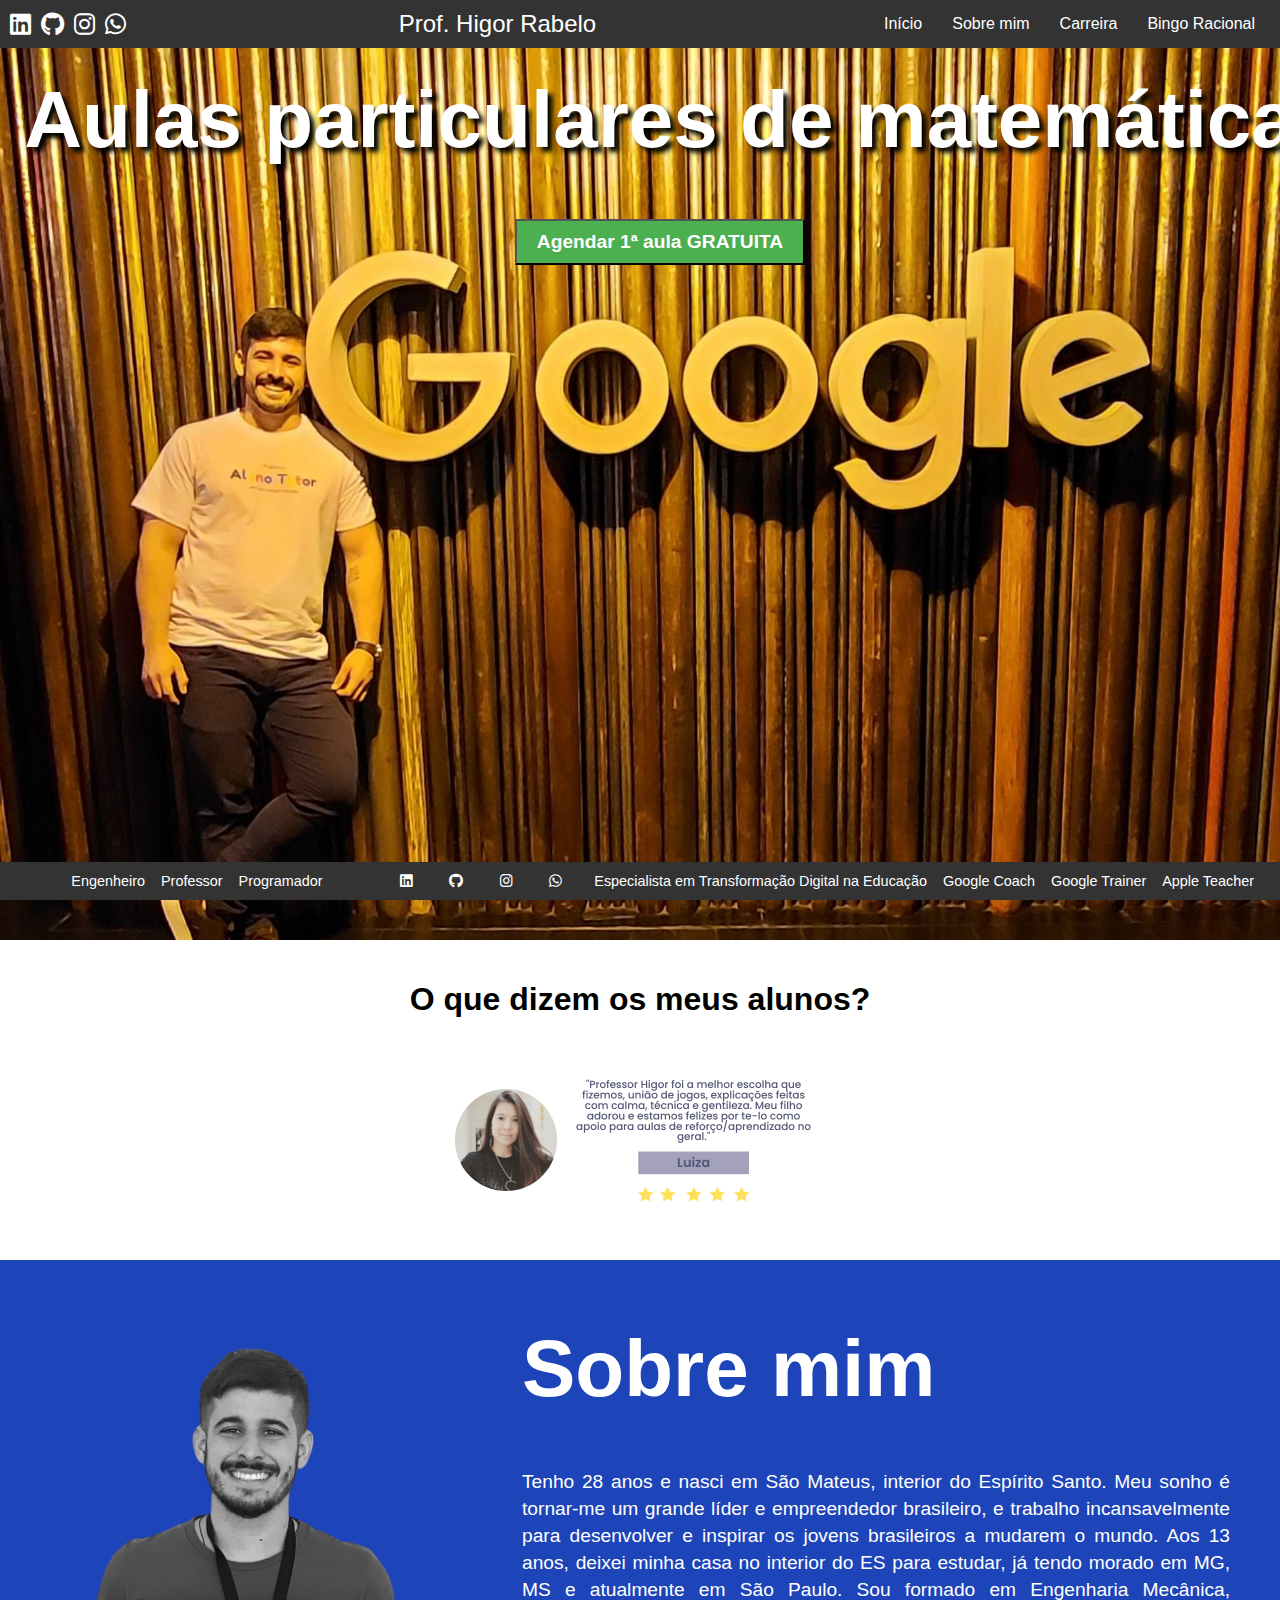
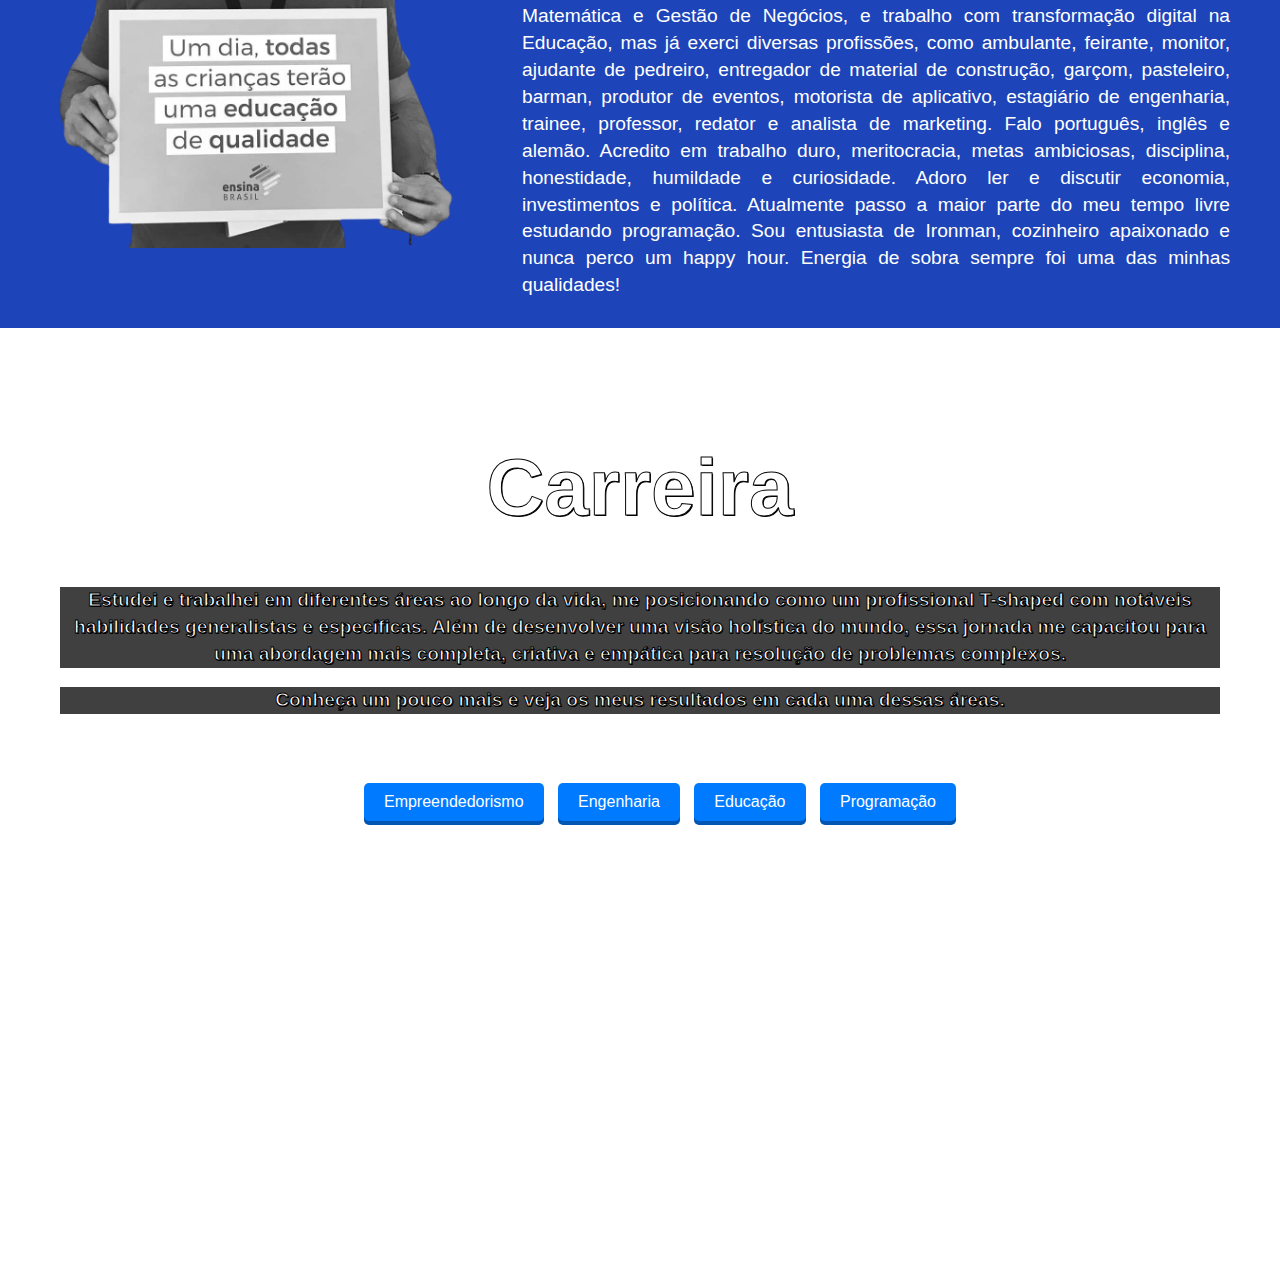
==== index.html @ 0537062d "transição da página carreira e sobre mim para página index concluídas" ====
<!DOCTYPE html>
<html lang="pt-br">
<head>
  <meta charset="UTF-8">
  <meta name="viewport" content="width=device-width, initial-scale=1.0">
  <meta property="og:title" content="Higor Rabelo - Engenheiro e Professor">
  <meta property="og:description" content="Aulas particulares de matemática e portfólio profissional">
  <meta property="og:image" content="/imagens/higor.jpg">
  <meta property="og:url" content="https://eng.rabelohigor.com.br/">
  <meta name="twitter:card" content="summary_large_image">
  <title>Higor Rabelo - Engenheiro e Professor</title>
  <link rel="stylesheet" href="https://cdnjs.cloudflare.com/ajax/libs/font-awesome/6.0.0/css/all.min.css">
  <link rel="icon" href="/imagens/favicon.ico" type="image/x-icon">
  <link rel="shortcut icon" href="/imagens/favicon.ico" type="image/x-icon">
  <link rel="stylesheet" href="/styles.css">
</head>
<body>

  <header>
    <div class="logo">
      <!-- Adicione os ícones/link para suas redes sociais aqui -->
      <a href="https://www.linkedin.com/in/higorrabelo/" target="_blank"><i class="fab fa-linkedin"></i></a>
      <a href="https://github.com/rabelohigor" target="_blank"><i class="fab fa-github"></i></a>
      <a href="https://www.instagram.com/rabelohigor/" target="_blank"><i class="fab fa-instagram"></i></a>
      <a href="https://wa.me/5527995902401?text=Ol%C3%A1%2C%20prof.%20Higor%20Rabelo%21" target="_blank" title="Enviar mensagem no WhatsApp"><i class="fab fa-whatsapp"></i></a>
    </div>
    <div class="nome">
      Prof. Higor Rabelo
    </div>
    <nav>
    <!--<a href="#portfolio">Portfólio</a>-->
    <a href="#Aulas particulares">Início</a>
    <a href="#Sobre mim">Sobre mim</a>
    <a href="#Carreira">Carreira</a>
    <a href="http://rationalbingo.rabelohigor.com.br/" target="_blank">Bingo Racional</a>
    </nav>
  </header>

  <section id="Aulas particulares" class="cta">
    <h1>Aulas particulares de matemática</h1>
    <button onclick="window.location.href='https://wa.me/5527995902401?text=Quero%20contratar%20aula%20particular%20de%20matem%C3%A1tica%20com%20o%20prof.%20Higor%20Rabelo!'">Agendar 1ª aula GRATUITA</button>
  </section>

  <section class="carousel">
    <div class="carousel-text">
      <h1>O que dizem os meus alunos?</h1>
    </div>
    <div class="carousel-slide">
      <img src="/imagens/referencias/luiza.png" alt="Avaliação da Luiza: Professor Higor foi a melhor escolha que fizemos, união de jogos, explicações feitas com calma, técnica e gentileza. Meu filho adorou e estamos felizes por te-lo como apoio para aulas de reforço/aprendizado no geral.">
      <img src="/imagens/referencias/sergio.png" alt="Avaliação do Sergio: Um excelente professor, muito focado, super atencioso, extremamente didático e interativo, muito criativo, tenta lhe ensinar de várias maneiras e se preocupa demais com o desenvolvimento e o nivel de aprendizado na aula e com o aluno, seu método de ensino me ajuda demais a querer aprender. Aula nota 1000!">
      <img src="/imagens/referencias/daniele.png" alt="Avaliação da Daniele: Prof excelente, extremamente atencioso, inteligente e divertido! Obrigada pela atenção!">
      <img src="/imagens/referencias/gustavo.png" alt="Avalição do Gustavo: Ótimo professor! Didática direta, clara e excepcional.">
      <img src="/imagens/referencias/gabriela.png" alt="Avaliação da Gabriela: Didática muito boa, explica na velocidade do aluno e tem paciência.">
    </div>
  
    <script>
      document.addEventListener("DOMContentLoaded", function () {
        const images = document.querySelectorAll(".carousel-slide img");
        let counter = 0;
    
        // Esconde todas as imagens exceto a primeira
        images.forEach((img, index) => {
          if (index !== 0) img.style.display = "none";
        });
    
        function changeImage() {
          images[counter].style.display = "none"; // Esconde a imagem atual
          counter = (counter + 1) % images.length; // Move para a próxima imagem
          images[counter].style.display = "block"; // Exibe a próxima imagem
        }
    
        setInterval(changeImage, 10000); // Muda a imagem a cada 10000 milissegundos (10 segundos)
      });
    </script>

  </section>

  <section id="Sobre mim">
    <div class="sobre-mim-container">
      <div class="sobre-imagem">
        <img src="imagens/sobre-mim.png" alt="Higor Rabelo segurando uma placa com a mensagem "Um dia, todas as crianças terão uma educação de qualidade.">
      </div>
      <div class="sobre-texto">
        <h1>Sobre mim</h1>
        <p>Tenho 28 anos e nasci em São Mateus, interior do Espírito Santo. Meu sonho é tornar-me um grande líder e empreendedor brasileiro, e trabalho incansavelmente para desenvolver e inspirar os jovens brasileiros a mudarem o mundo. Aos 13 anos, deixei minha casa no interior do ES para estudar, já tendo morado em MG, MS e atualmente em São Paulo. Sou formado em Engenharia Mecânica, Matemática e Gestão de Negócios, e trabalho com transformação digital na Educação, mas já exerci diversas profissões, como ambulante, feirante, monitor, ajudante de pedreiro, entregador de material de construção, garçom, pasteleiro, barman, produtor de eventos, motorista de aplicativo, estagiário de engenharia, trainee, professor, redator e analista de marketing.

          Falo português, inglês e alemão. Acredito em trabalho duro, meritocracia, metas ambiciosas, disciplina, honestidade, humildade e curiosidade. Adoro ler e discutir economia, investimentos e política. Atualmente passo a maior parte do meu tempo livre estudando programação. Sou entusiasta de Ironman, cozinheiro apaixonado e nunca perco um happy hour. Energia de sobra sempre foi uma das minhas qualidades!
          </p>
      </div>
    </div>
  </section>
  <section id="Carreira">
    <!-- Introdução -->
    <div class="carreira">
      <div class="carreira-text"> 
        <h1>Carreira</h1>
        <p>Estudei e trabalhei em diferentes áreas ao longo da vida, me posicionando como um profissional T-shaped com notáveis habilidades generalistas e específicas. Além de desenvolver uma visão holística do mundo, essa jornada me capacitou para uma abordagem mais completa, criativa e empática para resolução de problemas complexos.</p>
        <p>Conheça um pouco mais e veja os meus resultados em cada uma dessas áreas.</p>
      </div>
      <div>
        <!-- Botões -->
        <a href="#Carreira" class="botao">Empreendedorismo</a>
        <a href="#Carreira" class="botao">Engenharia</a>
        <a href="#Carreira" class="botao">Educação</a>
        <a href="#Carreira" class="botao">Programação</a>
      </div>
    </div>
    <!-- Adicione scripts adicionais para o seu carrossel aqui (se necessário) -->
  </section>

  <footer>
    <div class="footer-left">
      <span>Engenheiro</span>
      <span>Professor</span>
      <span>Programador</span>
  </div>
    <div class="footer-icons">
        <!-- Ícones Aqui -->
        <a href="https://www.linkedin.com/in/higorrabelo/" target="_blank"><i class="fab fa-linkedin"></i></a>
        <a href="https://github.com/rabelohigor" target="_blank"><i class="fab fa-github"></i></a>
        <a href="https://www.instagram.com/rabelohigor/" target="_blank"><i class="fab fa-instagram"></i></a>
        <a href="https://wa.me/5527995902401?text=Ol%C3%A1%2C%20prof.%20Higor%20Rabelo%21" target="_blank" title="Enviar mensagem no WhatsApp"><i class="fab fa-whatsapp"></i></a>
    </div>
    <div class="footer-right">
      <span>Especialista em Transformação Digital na Educação</span>
      <span>Google Coach</span>
      <span>Google Trainer</span>
      <span>Apple Teacher</span>
  </div>
</footer>

</body>
</html>
---- styles.css ----
body {
margin: 0;
font-family: Arial, sans-serif;
overflow-x: hidden;
padding-top: 60 px;
}

/* CABEÇALHO E RODAPÉ GERAL */
header, footer {
width: 100vw; /* Define a largura como a largura total da janela do navegador */
box-sizing: border-box; /* Inclui padding e border na largura total */
}

header {
background-color: #333;
padding: 10px;
display: flex;
justify-content: space-between;
align-items: center;
z-index: 1;
position: fixed;
top: 0;
left: 0;
right: 0;
}

.logo {
display: flex;
align-items: center;
z-index: 2;
}

.logo a i {
font-size: 24px;
color: white;
margin-right: 10px;
}

.logo a i.fab.fa-whatsapp {
font-size: 24px;
color: white;
margin-right: 10px;
}

.nome {
font-size: 24px;
color: white;
margin-right: 10px;
}

nav {
display: flex;
z-index: 2;
}

nav a {
color: #ffffff;
text-decoration: none;
margin: 0 15px;
}

footer {
    background-color: #333;
    padding: 10px;
    text-align: center;
    position: fixed;
    bottom: 0;
    z-index: 2;
    display: flex;
    justify-content: space-between;
    align-items: center;
    color: #ffffff;
    }
    
    footer a {
    color: white;
    margin: 0 8px;
    text-decoration: none;
    }
    
    .footer-left, .footer-right {
    font-size: 0.9em;
    display: flex;
    justify-content: center;
    flex: 1;
    padding: 0 8px;
    }
    
    .footer-left span, .footer-right span {
    margin: 0 8px;
    white-space: nowrap;
    }
    
    .footer-icons a i {
    font-size: 0.9em; /* Tamanho dos ícones */
    color: white;
    margin: 0 8px;
    flex-shrink: 0;
    }
/* ------------------------------------- */

/* PÁGINA INICIAL */
.cta {
    text-align: center;
    padding: 20px;
    color: #ffffff;
    z-index: 2;
    background: url('/imagens/higor.jpg') no-repeat center center fixed;
    background-size: cover;
    height: 100vh;
    margin: 0; /* Remove margens adicionais */
    width: 100%; /* Garante que ocupa toda a largura */
    }
    
    /* Media queries para responsividade */
    @media (max-width: 768px) {
    .cta h1 {
    font-size: 3em; /* Tamanho menor para telas pequenas */
    }
    .cta button {
    font-size: 1em; /* Tamanho menor para botão */
    }
    /* Outros estilos para dispositivos menores */
    }
    
    @media (max-width: 480px) {
    /* Estilos específicos para dispositivos muito pequenos, como celulares */
    }
    
    .cta h1 {
    font-size: 5.0em;
    font-weight: bold;
    text-shadow: 5px 5px 5px black;
    }
    
    .cta button {
    padding: 10px 20px;
    font-size: 1.2em;
    background-color: #4CAF50;
    color: white;
    border: 2 px solid #0000;
    cursor: pointer;
    font-weight: bold;
    }
    
    .carousel {
    margin: 20px;
    text-align: center;
    overflow: hidden;
    }
    
    .carousel img {
    max-width: 100%;
    max-height: 300px;
    margin-right: 10px;
    }
    
    .carousel-slide {
    display: flex;
    justify-content: center;
    align-items: center;
    }

    .carousel-text {
        color: #000000; /* Cor do texto */
        margin: 20px auto;
        text-align: center;
        font-weight: bold;
    }
/* --------------------------------------- */


/* SEÇÃO SOBRE MIM */

.sobre-mim-container {
    width: 100%;
    display: flex;
    justify-content: center;
    align-items: center;
    background-color: #1d44b8;
    color: #ffffff;
    padding: 20 px;
    background-size: cover;
    margin-left: 0;
  }
  
  .sobre-imagem {
    flex: 0 1 40%;  /* Cada um ocupa metade do espaço */
  }

  .sobre-texto {
    flex: 1;
    max-width: 600 px;
    padding: 10px 30px 10px 10px;
    margin: 0 20px 0 0;
  }
  
  .sobre-imagem img {
    max-width: 100%;  /* Faz a imagem se ajustar à sua div */
    height: auto;  /* Mantém a proporção da imagem */
  }

  .sobre-texto h1 {
    font-size: 5em;
  }

  .sobre-texto p {
    font-size: 1.2em; /* Tamanho confortável para a leitura */
    line-height: 1.4; /* Espaçamento entre linhas */
    text-align: justify;
  }
  
  @media (max-width: 768px) {
    .sobre-mim-container {
      flex-direction: column;
    }
  }
  
/* --------------------------------------- */

/* SEÇÃO CARREIRA */ 

.carreira {
    background: url('imagens/carreira/visao-holistica.jpg') no-repeat center center fixed;
    background-size: cover;
    height: 100vh;
    margin: 0; /* Remove margens adicionais */
    width: 100%; /* Garante que ocupa toda a largura */
    text-align: center;
    padding: 20px;
}

.carreira-text {
    color: #ffffff; /* Cor do texto */
    padding: 20px 40px 20px 20px;
    margin: 20px 40px 20px 20px;
    text-align: center;
    font-weight: bold;
    text-shadow: 1px 1px 0px black;
}

.carreira-text h1, .carreira-text p {
    -webkit-text-stroke: 1px black; /* Contorno preto fino para o texto */
}

.carreira-text h1 {
    font-size: 5em; /* Tamanho grande para o título */
}

.carreira-text p {
    font-size: 1.2em; /* Tamanho confortável para a leitura */
    line-height: 1.4; /* Espaçamento entre linhas */
    background-color: rgba(0, 0, 0, 0.75); /* Preto com 50% de transparência */
}


.botao {
    display: inline-block;
    padding: 10px 20px;
    margin: 10px 5px; /* Espaçamento entre os botões */
    background-color: #007bff; /* Cor de fundo */
    color: white; /* Cor do texto */
    text-decoration: none; /* Remove o sublinhado */
    border-radius: 5px; /* Bordas arredondadas */
    box-shadow: 0 4px #0056b3; /* Sombra para efeito 3D */
    transition: all 0.3s ease; /* Transição suave para o hover */
}
  
  .botao:hover {
    background-color: #0056b3; /* Cor de fundo ao passar o mouse */
    box-shadow: 0 2px #003366; /* Sombra ao passar o mouse */
    transform: translateY(2px); /* Efeito de pressionamento */
}

/* ------------------------------------------------- */
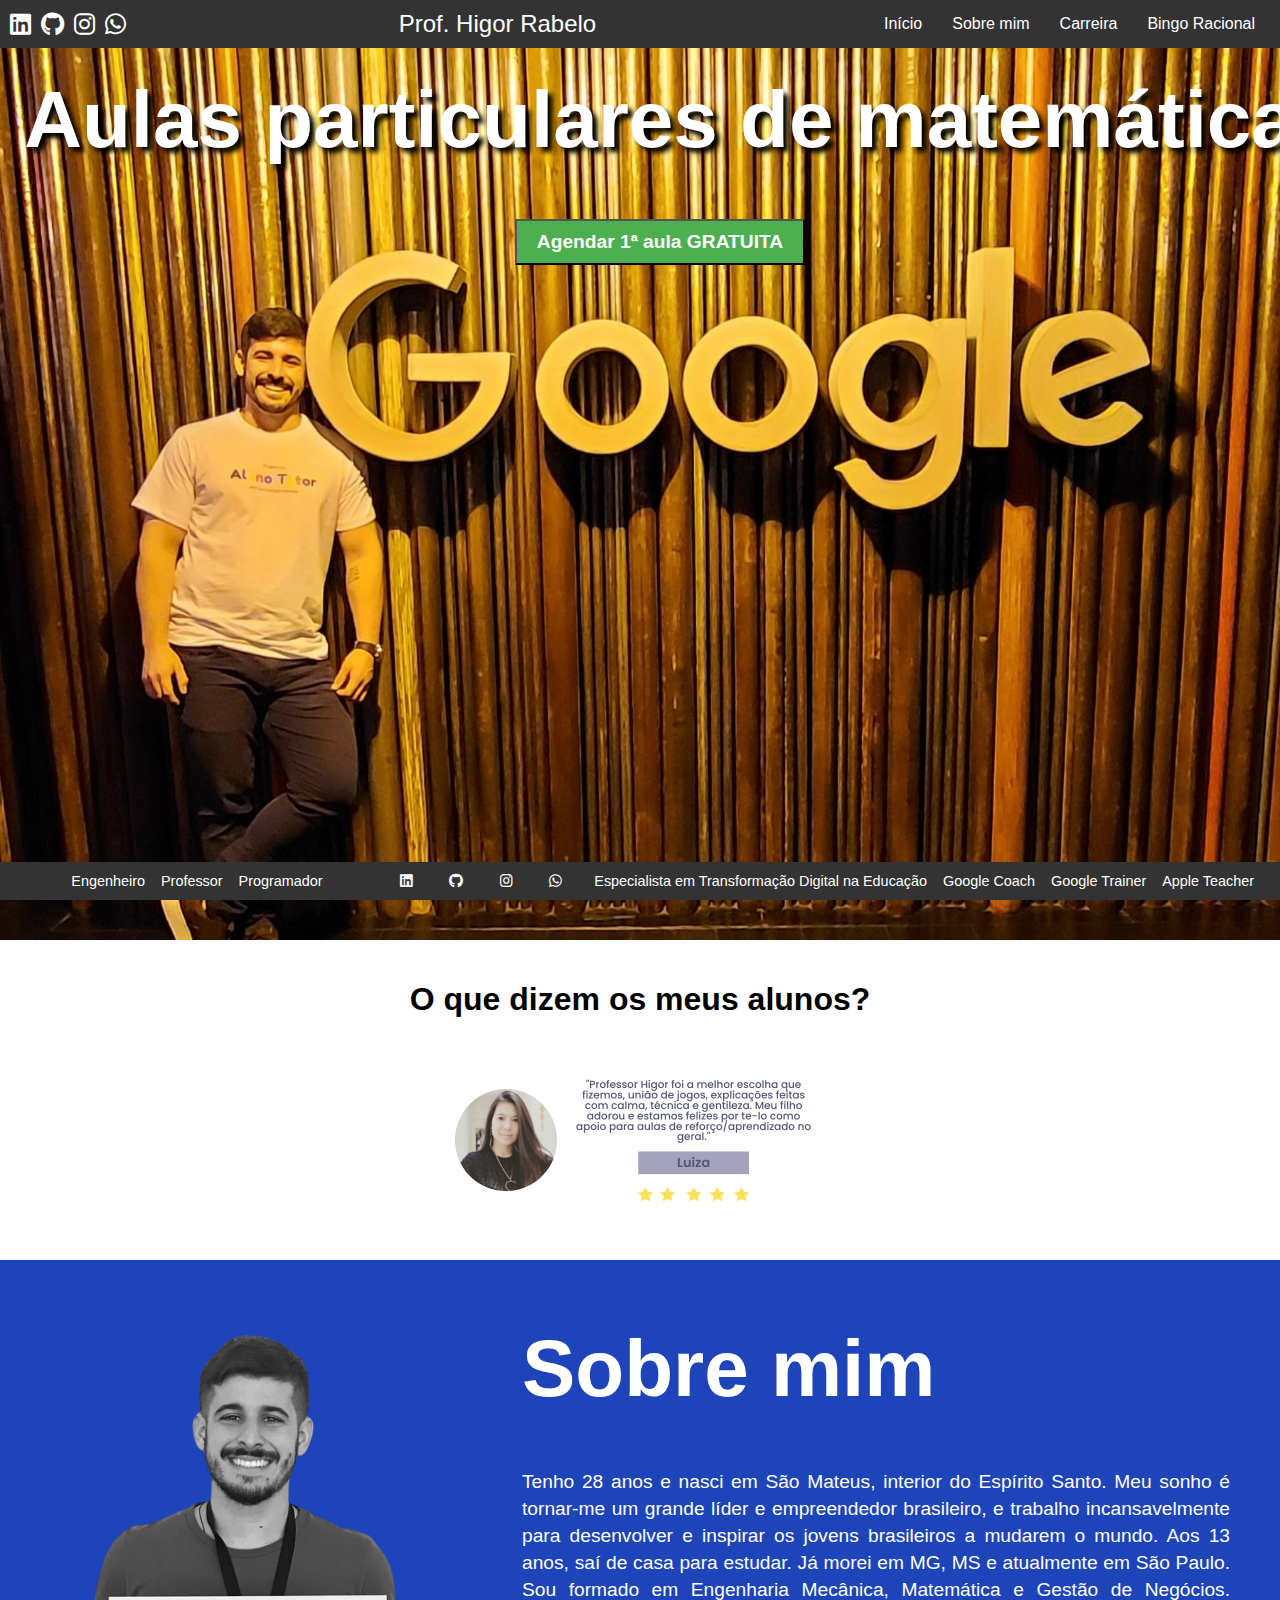
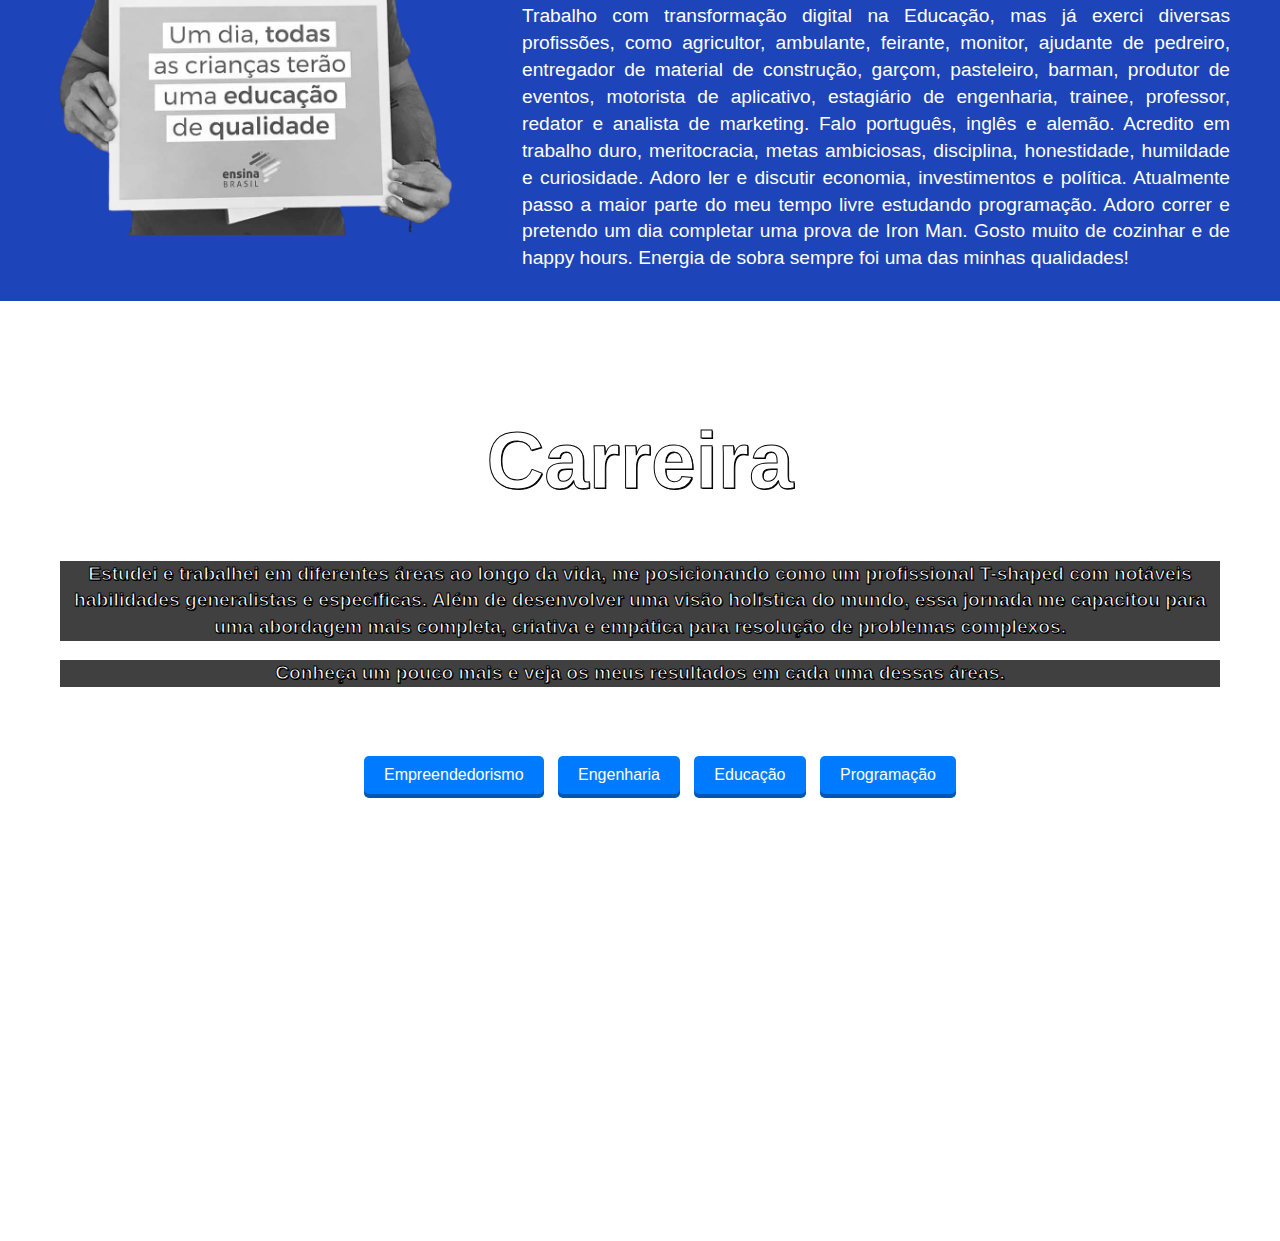
==== commit e9ec2520: "Alterações na bio" ====
--- a/index.html
+++ b/index.html
@@ -82,9 +82,9 @@
       </div>
       <div class="sobre-texto">
         <h1>Sobre mim</h1>
-        <p>Tenho 28 anos e nasci em São Mateus, interior do Espírito Santo. Meu sonho é tornar-me um grande líder e empreendedor brasileiro, e trabalho incansavelmente para desenvolver e inspirar os jovens brasileiros a mudarem o mundo. Aos 13 anos, deixei minha casa no interior do ES para estudar, já tendo morado em MG, MS e atualmente em São Paulo. Sou formado em Engenharia Mecânica, Matemática e Gestão de Negócios, e trabalho com transformação digital na Educação, mas já exerci diversas profissões, como ambulante, feirante, monitor, ajudante de pedreiro, entregador de material de construção, garçom, pasteleiro, barman, produtor de eventos, motorista de aplicativo, estagiário de engenharia, trainee, professor, redator e analista de marketing.
+        <p>Tenho 28 anos e nasci em São Mateus, interior do Espírito Santo. Meu sonho é tornar-me um grande líder e empreendedor brasileiro, e trabalho incansavelmente para desenvolver e inspirar os jovens brasileiros a mudarem o mundo. Aos 13 anos, saí de casa para estudar. Já morei em MG, MS e atualmente em São Paulo. Sou formado em Engenharia Mecânica, Matemática e Gestão de Negócios. Trabalho com transformação digital na Educação, mas já exerci diversas profissões, como agricultor, ambulante, feirante, monitor, ajudante de pedreiro, entregador de material de construção, garçom, pasteleiro, barman, produtor de eventos, motorista de aplicativo, estagiário de engenharia, trainee, professor, redator e analista de marketing.
 
-          Falo português, inglês e alemão. Acredito em trabalho duro, meritocracia, metas ambiciosas, disciplina, honestidade, humildade e curiosidade. Adoro ler e discutir economia, investimentos e política. Atualmente passo a maior parte do meu tempo livre estudando programação. Sou entusiasta de Ironman, cozinheiro apaixonado e nunca perco um happy hour. Energia de sobra sempre foi uma das minhas qualidades!
+          Falo português, inglês e alemão. Acredito em trabalho duro, meritocracia, metas ambiciosas, disciplina, honestidade, humildade e curiosidade. Adoro ler e discutir economia, investimentos e política. Atualmente passo a maior parte do meu tempo livre estudando programação. Adoro correr e pretendo um dia completar uma prova de Iron Man. Gosto muito de cozinhar e de happy hours. Energia de sobra sempre foi uma das minhas qualidades!
           </p>
       </div>
     </div>
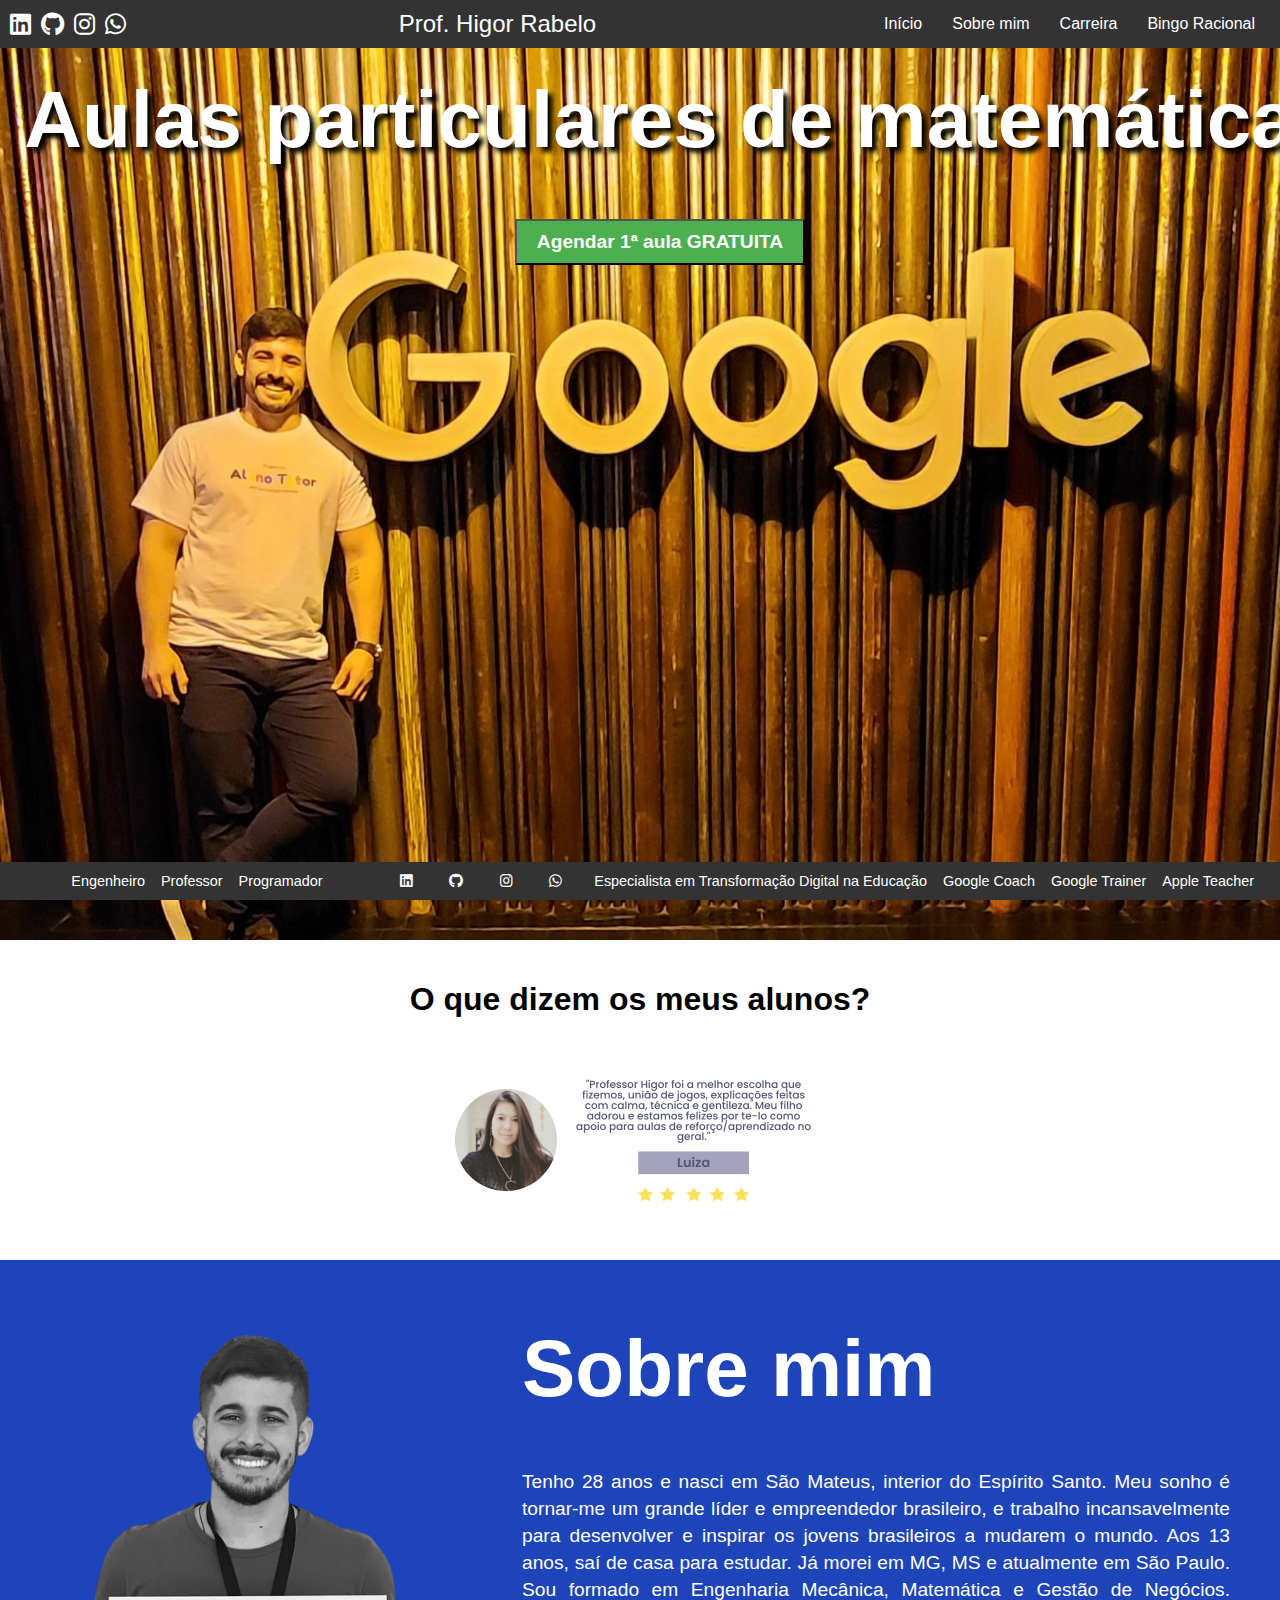
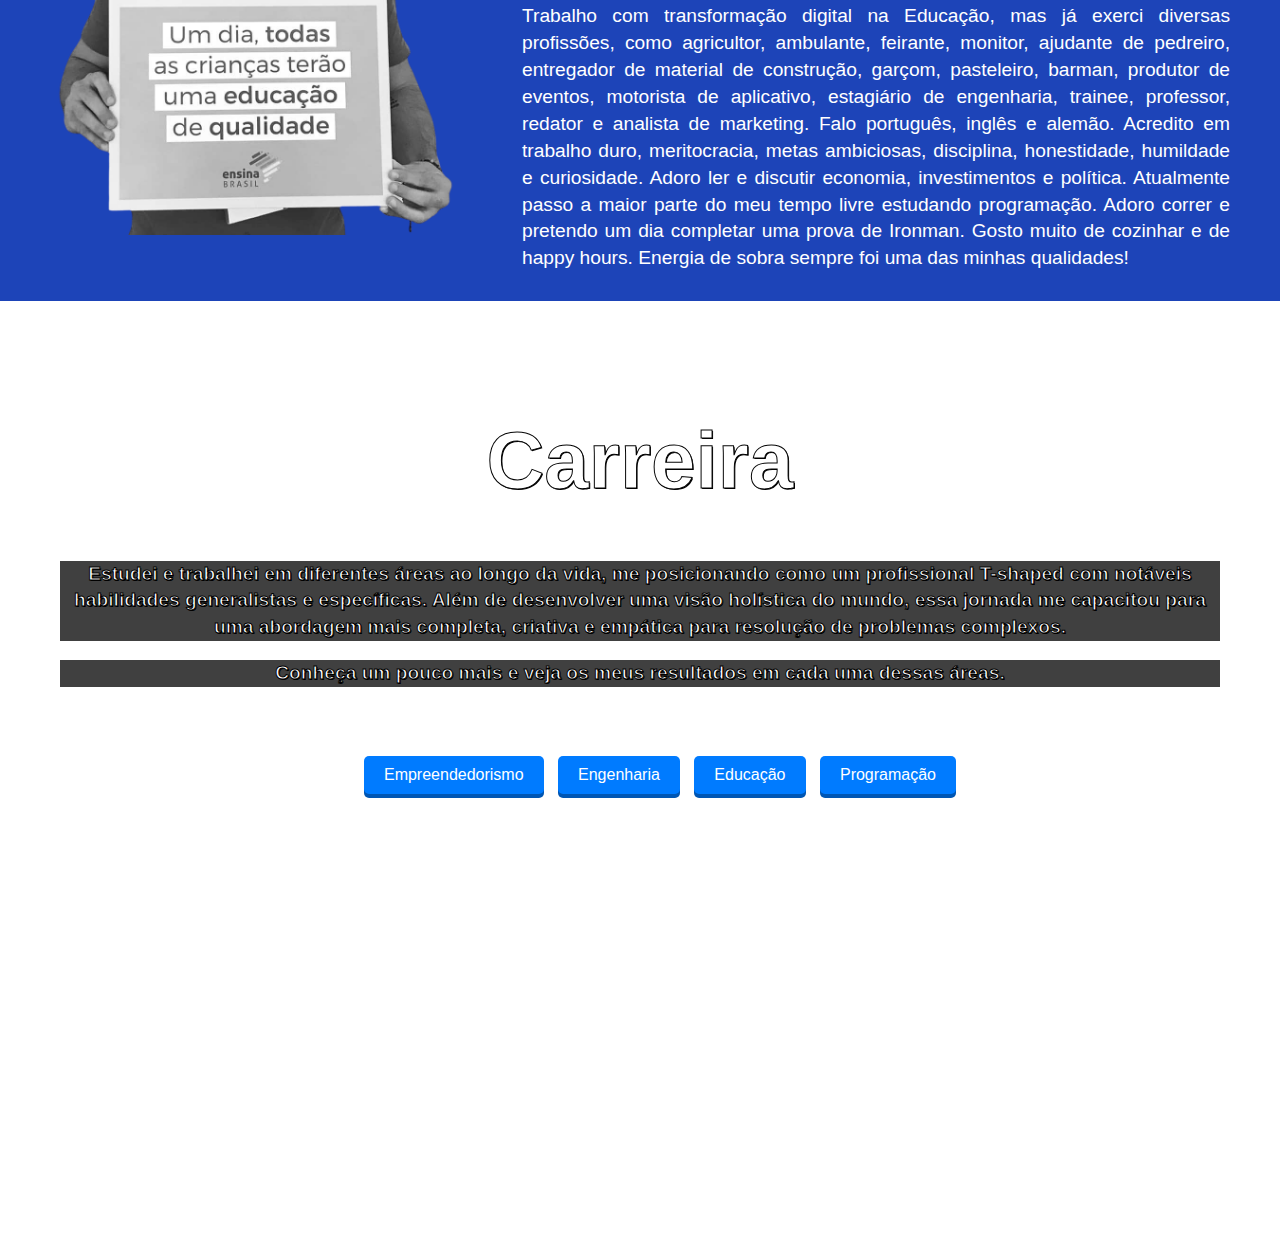
==== commit 8293851b: "alterações na bio" ====
--- a/index.html
+++ b/index.html
@@ -84,7 +84,7 @@
         <h1>Sobre mim</h1>
         <p>Tenho 28 anos e nasci em São Mateus, interior do Espírito Santo. Meu sonho é tornar-me um grande líder e empreendedor brasileiro, e trabalho incansavelmente para desenvolver e inspirar os jovens brasileiros a mudarem o mundo. Aos 13 anos, saí de casa para estudar. Já morei em MG, MS e atualmente em São Paulo. Sou formado em Engenharia Mecânica, Matemática e Gestão de Negócios. Trabalho com transformação digital na Educação, mas já exerci diversas profissões, como agricultor, ambulante, feirante, monitor, ajudante de pedreiro, entregador de material de construção, garçom, pasteleiro, barman, produtor de eventos, motorista de aplicativo, estagiário de engenharia, trainee, professor, redator e analista de marketing.
 
-          Falo português, inglês e alemão. Acredito em trabalho duro, meritocracia, metas ambiciosas, disciplina, honestidade, humildade e curiosidade. Adoro ler e discutir economia, investimentos e política. Atualmente passo a maior parte do meu tempo livre estudando programação. Adoro correr e pretendo um dia completar uma prova de Iron Man. Gosto muito de cozinhar e de happy hours. Energia de sobra sempre foi uma das minhas qualidades!
+          Falo português, inglês e alemão. Acredito em trabalho duro, meritocracia, metas ambiciosas, disciplina, honestidade, humildade e curiosidade. Adoro ler e discutir economia, investimentos e política. Atualmente passo a maior parte do meu tempo livre estudando programação. Adoro correr e pretendo um dia completar uma prova de Ironman. Gosto muito de cozinhar e de happy hours. Energia de sobra sempre foi uma das minhas qualidades!
           </p>
       </div>
     </div>
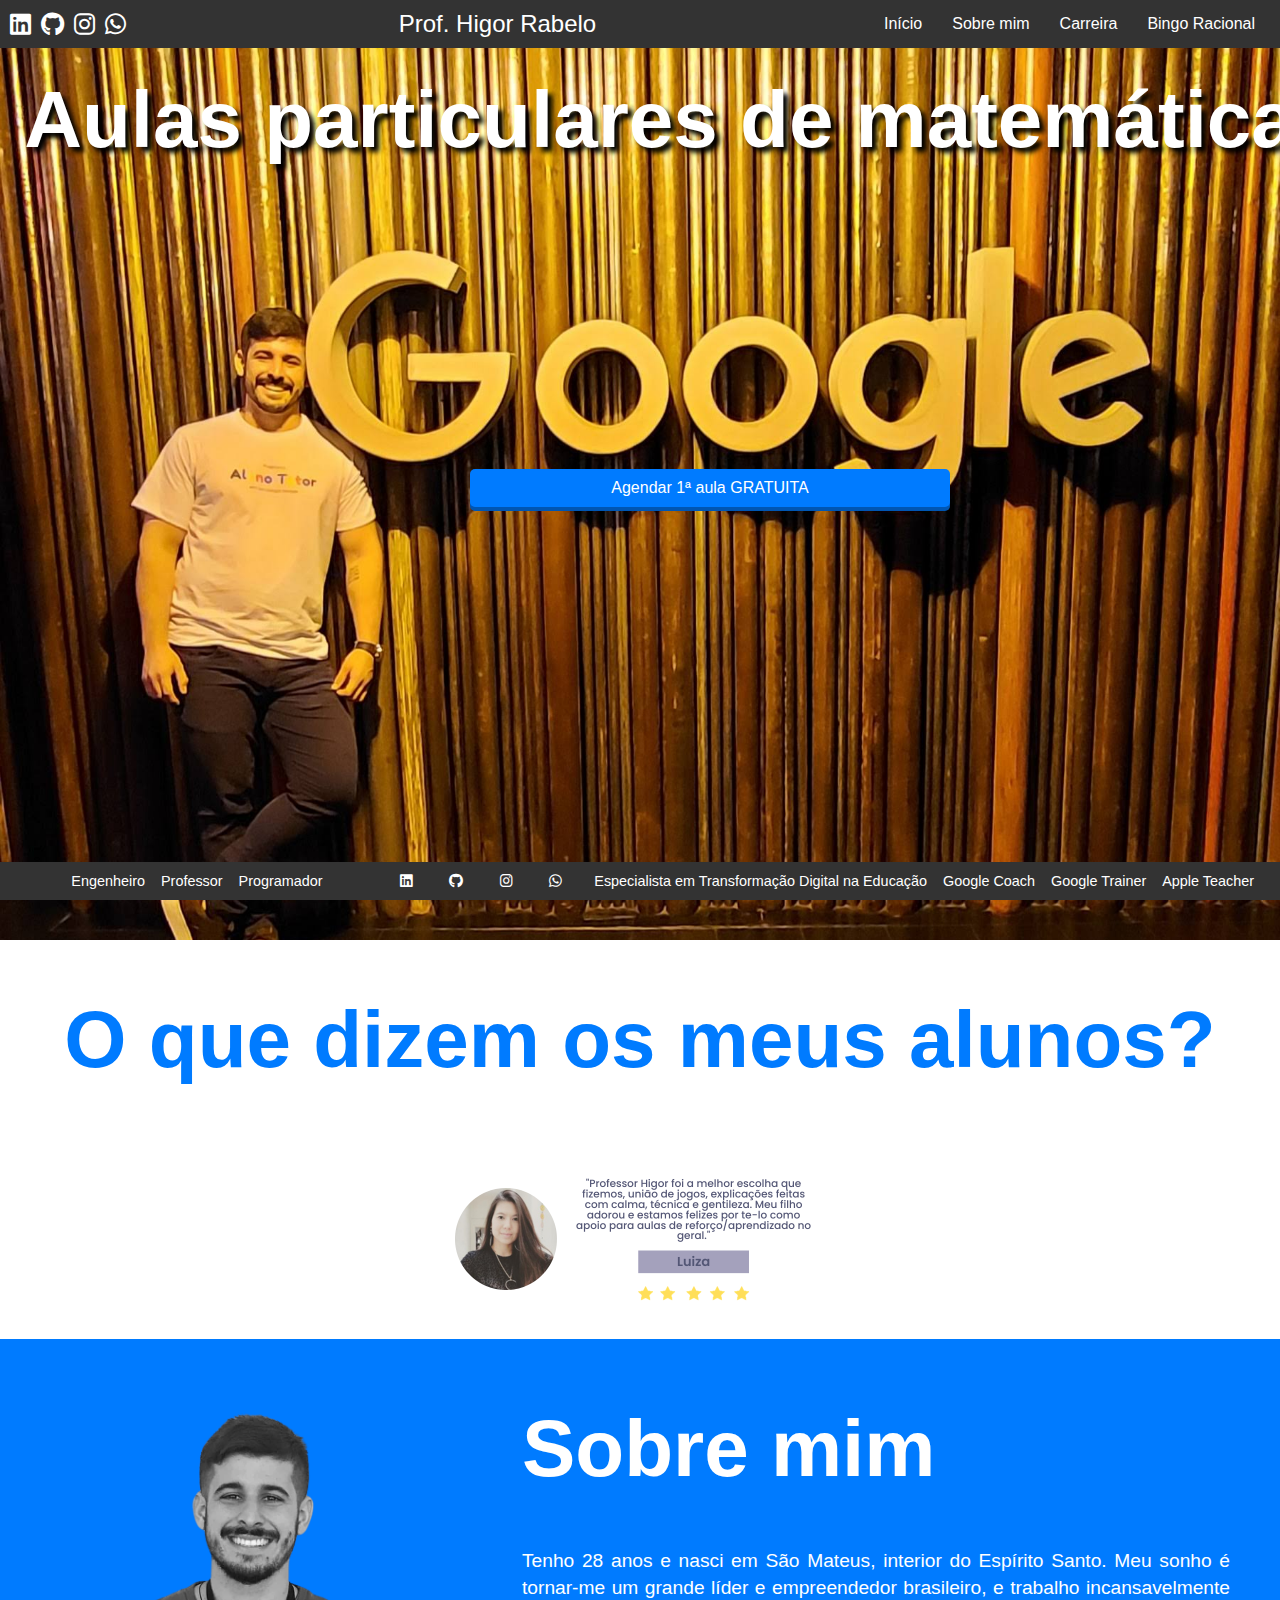
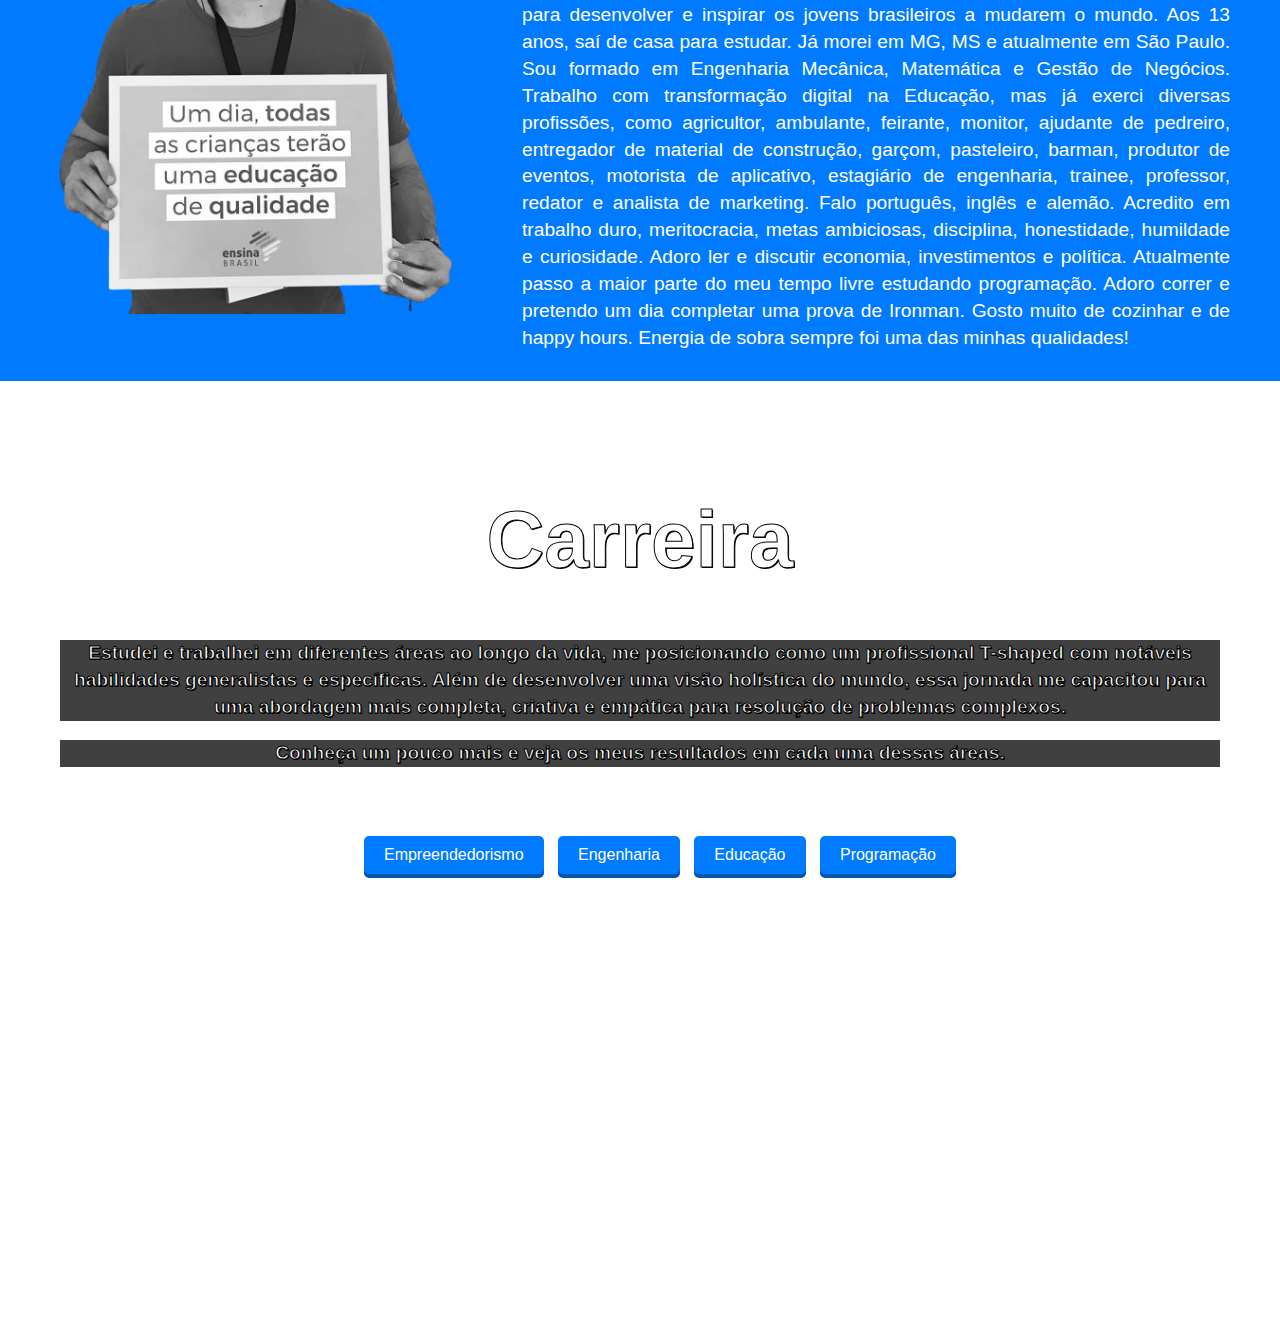
==== commit d8d5eb49: "ajustes de cores do site" ====
--- a/index.html
+++ b/index.html
@@ -38,7 +38,7 @@
 
   <section id="Aulas particulares" class="cta">
     <h1>Aulas particulares de matemática</h1>
-    <button onclick="window.location.href='https://wa.me/5527995902401?text=Quero%20contratar%20aula%20particular%20de%20matem%C3%A1tica%20com%20o%20prof.%20Higor%20Rabelo!'">Agendar 1ª aula GRATUITA</button>
+    <a onclick="window.location.href='https://wa.me/5527995902401?text=Quero%20contratar%20aula%20particular%20de%20matem%C3%A1tica%20com%20o%20prof.%20Higor%20Rabelo!'" class="botao-cta">Agendar 1ª aula GRATUITA</a>
   </section>
 
   <section class="carousel">
--- a/styles.css
+++ b/styles.css
@@ -143,9 +143,28 @@
     cursor: pointer;
     font-weight: bold;
     }
+
+    .botao-cta {
+      display: inline-block;
+      padding: 10px 20px;
+      width: 440px;
+      margin-top: 250px;
+      margin-left: 100px;
+      background-color: #007bff; /* Cor de fundo */
+      color: white; /* Cor do texto */
+      text-decoration: none; /* Remove o sublinhado */
+      border-radius: 5px; /* Bordas arredondadas */
+      box-shadow: 0 4px #0056b3; /* Sombra para efeito 3D */
+      transition: all 0.3s ease; /* Transição suave para o hover */
+  }
+    
+    .botao-cta:hover {
+      background-color: #0056b3; /* Cor de fundo ao passar o mouse */
+      box-shadow: 0 2px #003366; /* Sombra ao passar o mouse */
+      transform: translateY(2px); /* Efeito de pressionamento */
+  }
     
     .carousel {
-    margin: 20px;
     text-align: center;
     overflow: hidden;
     }
@@ -163,10 +182,10 @@
     }
 
     .carousel-text {
-        color: #000000; /* Cor do texto */
-        margin: 20px auto;
+        color: #007bff; /* Cor do texto */
         text-align: center;
         font-weight: bold;
+        font-size: 2.5em;
     }
 /* --------------------------------------- */
 
@@ -178,7 +197,7 @@
     display: flex;
     justify-content: center;
     align-items: center;
-    background-color: #1d44b8;
+    background-color: #007bff;
     color: #ffffff;
     padding: 20 px;
     background-size: cover;
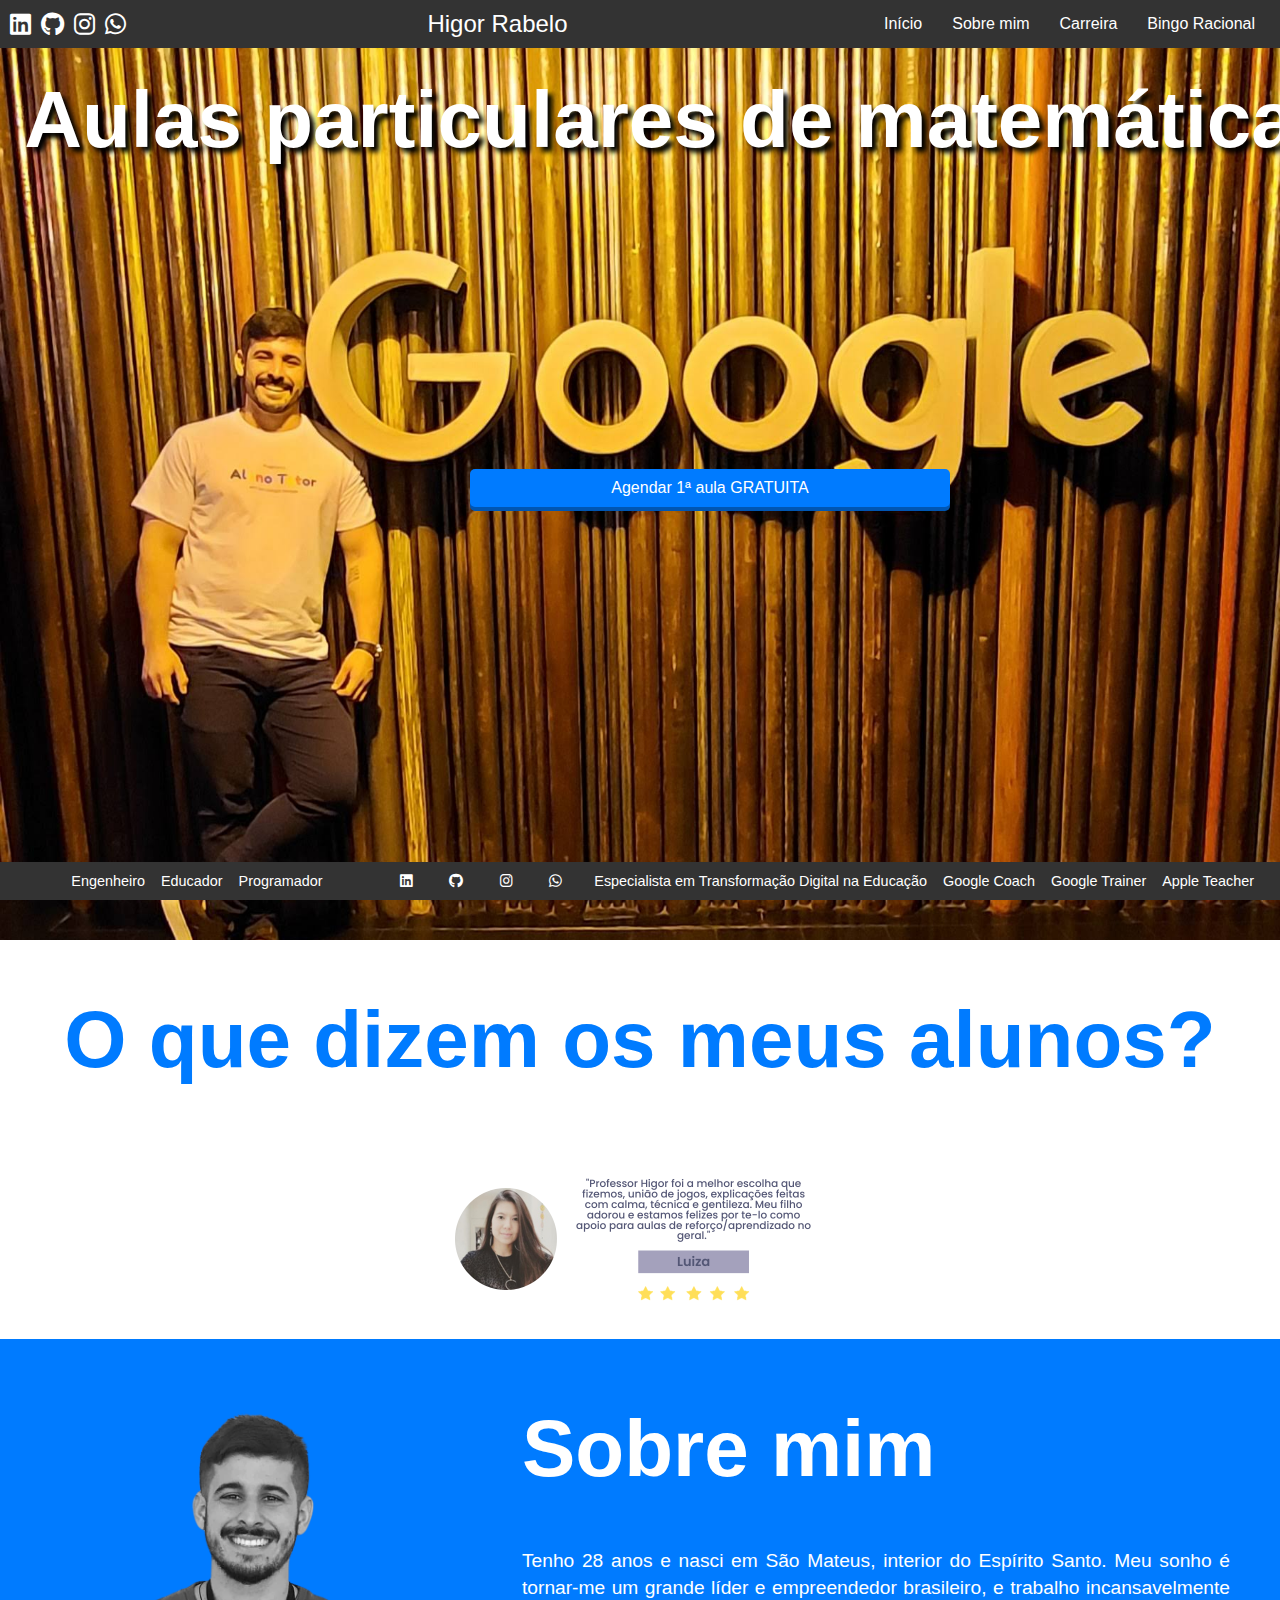
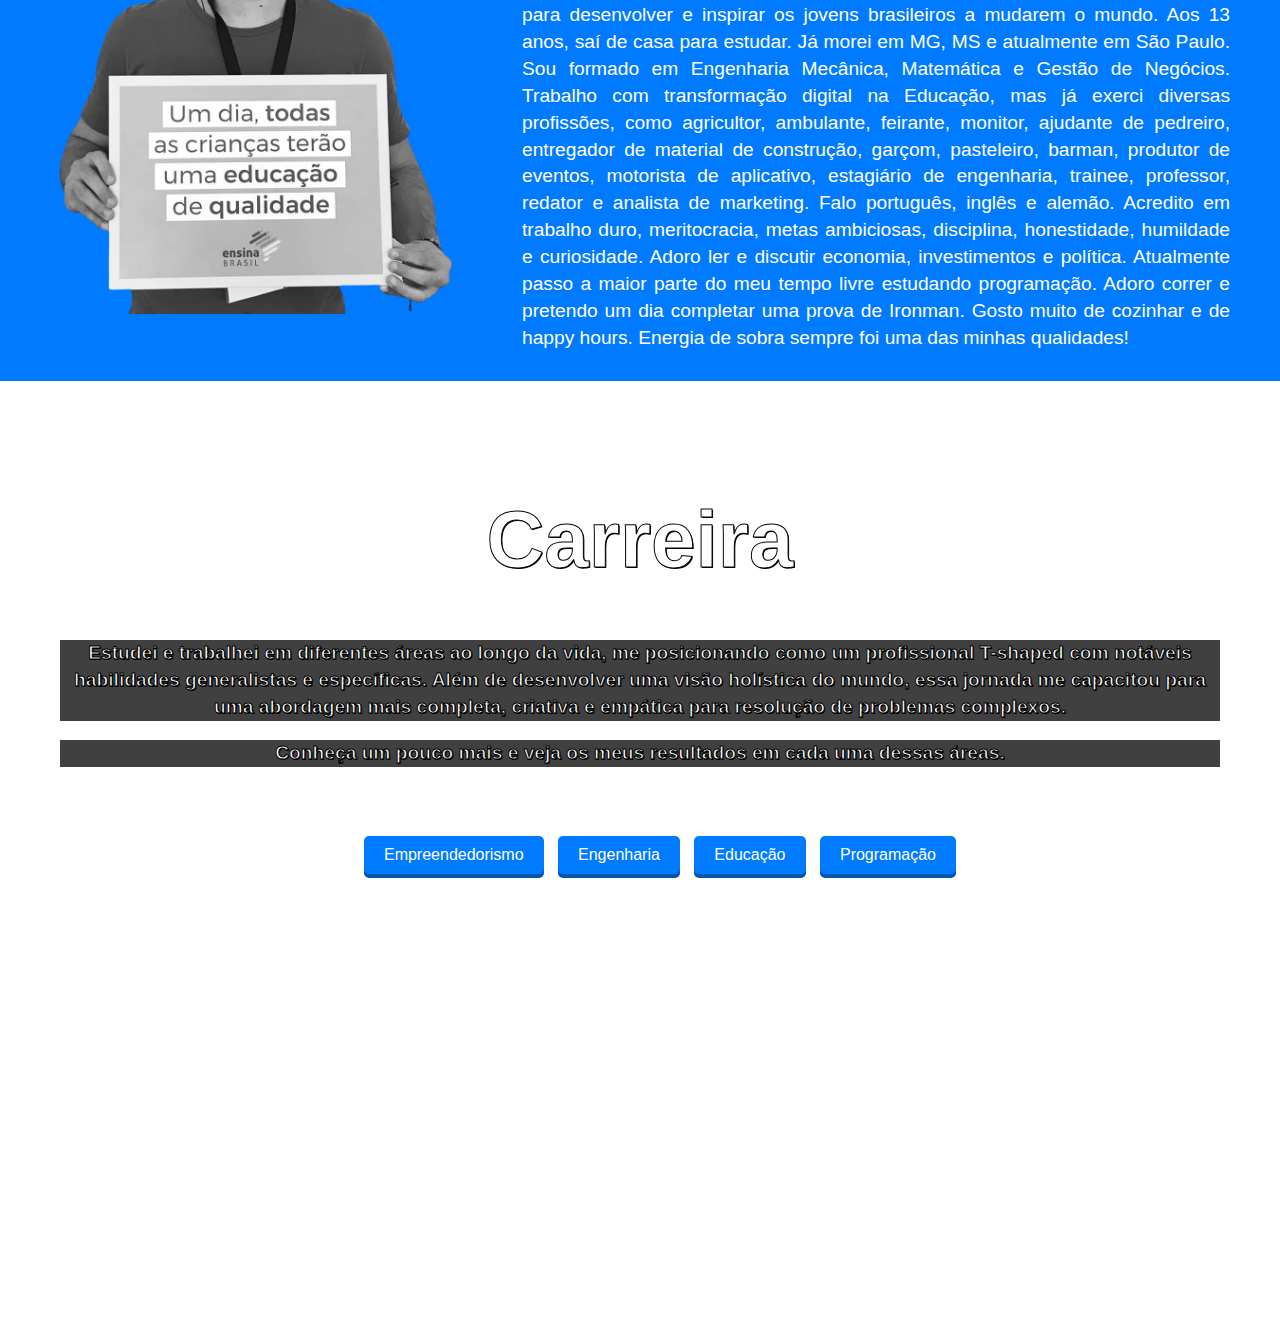
==== commit dc0547e3: "'educador' -> 'professor'" ====
--- a/index.html
+++ b/index.html
@@ -25,7 +25,7 @@
       <a href="https://wa.me/5527995902401?text=Ol%C3%A1%2C%20prof.%20Higor%20Rabelo%21" target="_blank" title="Enviar mensagem no WhatsApp"><i class="fab fa-whatsapp"></i></a>
     </div>
     <div class="nome">
-      Prof. Higor Rabelo
+      Higor Rabelo
     </div>
     <nav>
     <!--<a href="#portfolio">Portfólio</a>-->
@@ -111,7 +111,7 @@
   <footer>
     <div class="footer-left">
       <span>Engenheiro</span>
-      <span>Professor</span>
+      <span>Educador</span>
       <span>Programador</span>
   </div>
     <div class="footer-icons">
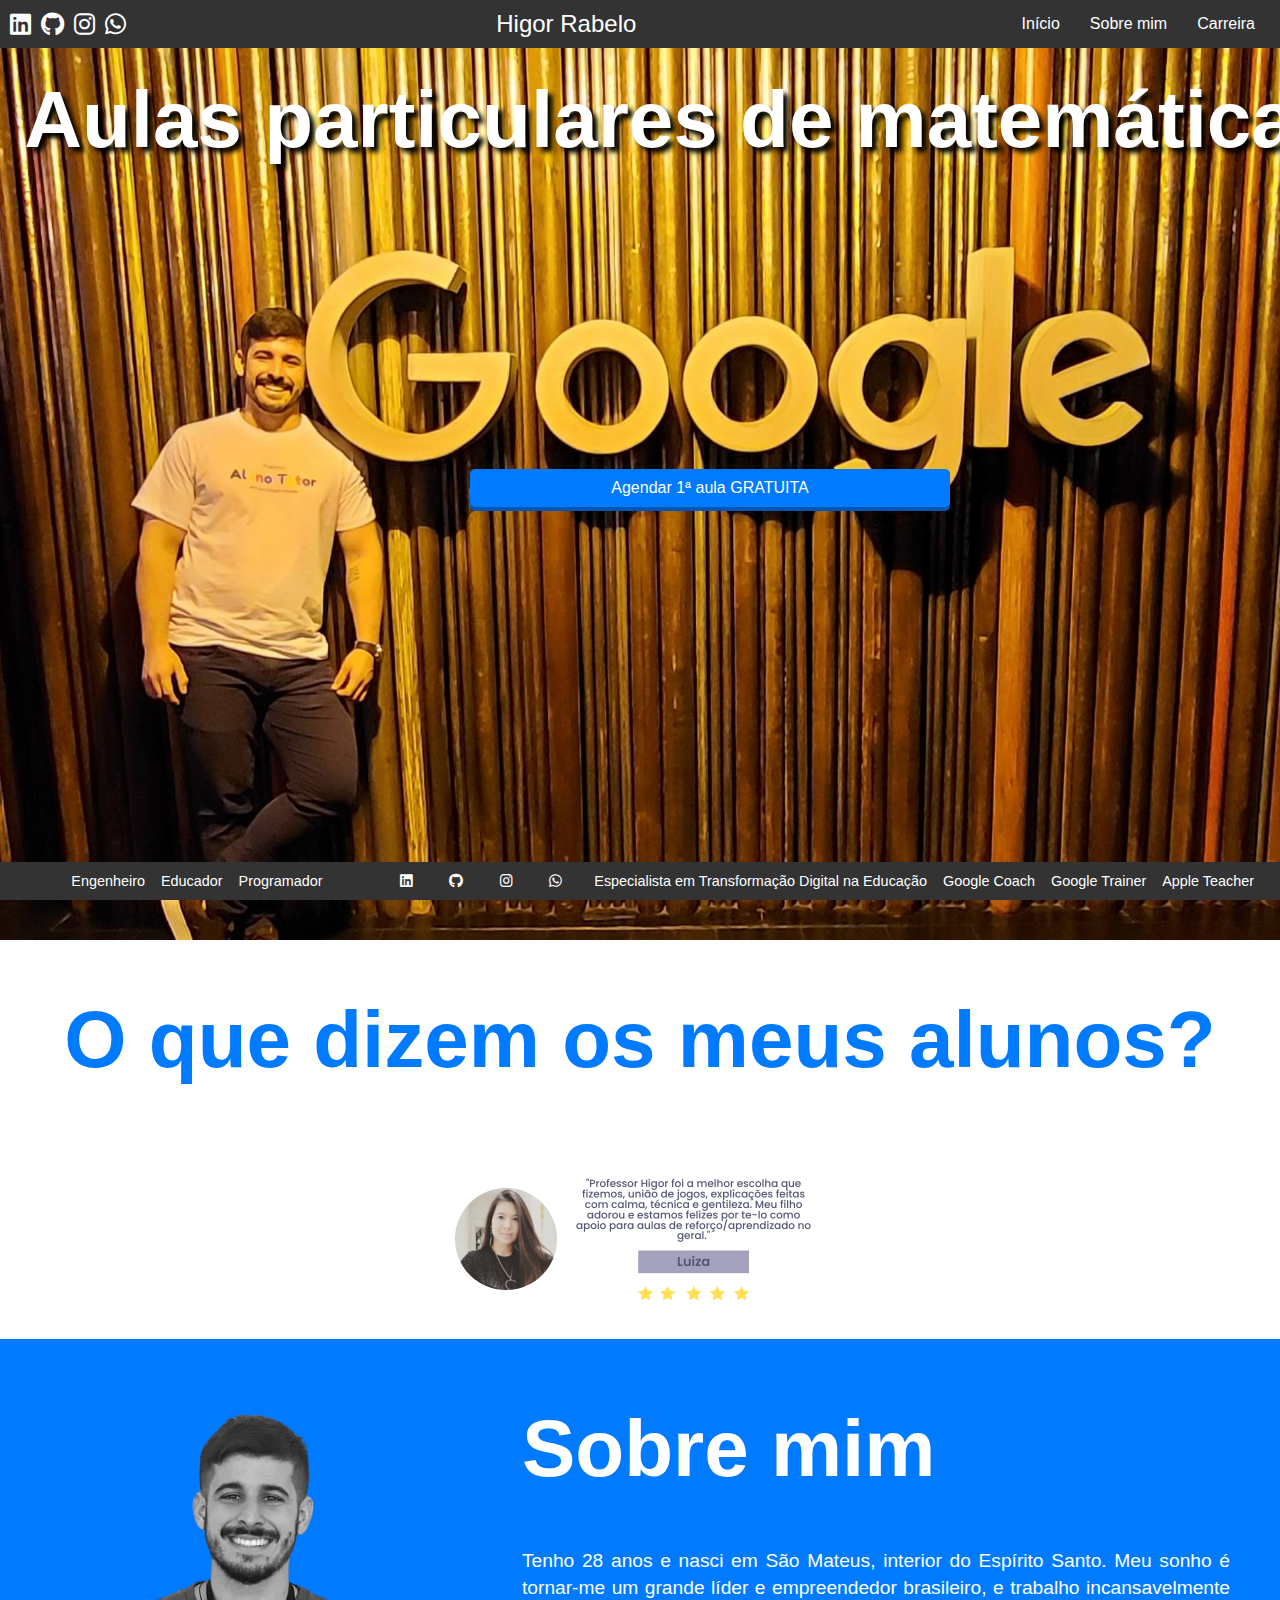
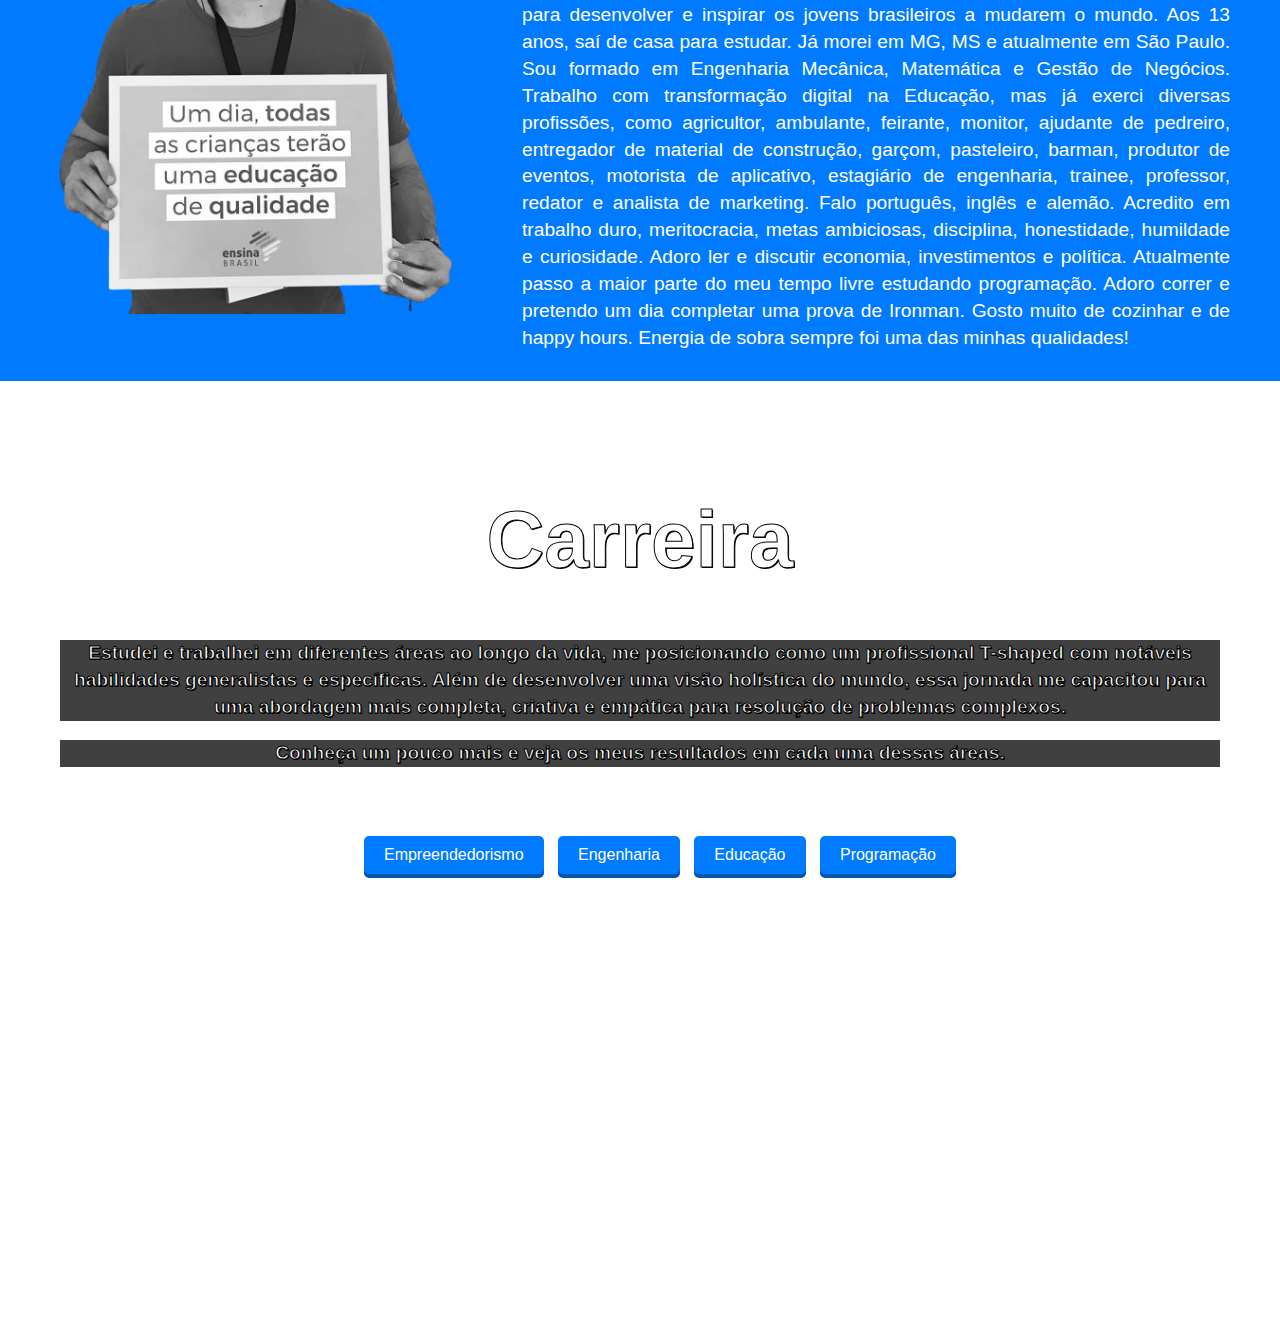
==== commit a9a77cc7: "Comentado  botão Bingo Racional (bingo está offline, ainda não sei como resolver)" ====
--- a/index.html
+++ b/index.html
@@ -32,7 +32,7 @@
     <a href="#Aulas particulares">Início</a>
     <a href="#Sobre mim">Sobre mim</a>
     <a href="#Carreira">Carreira</a>
-    <a href="http://rationalbingo.rabelohigor.com.br/" target="_blank">Bingo Racional</a>
+    <!--<a href="http://rationalbingo.rabelohigor.com.br/" target="_blank">Bingo Racional</a>-->
     </nav>
   </header>
 
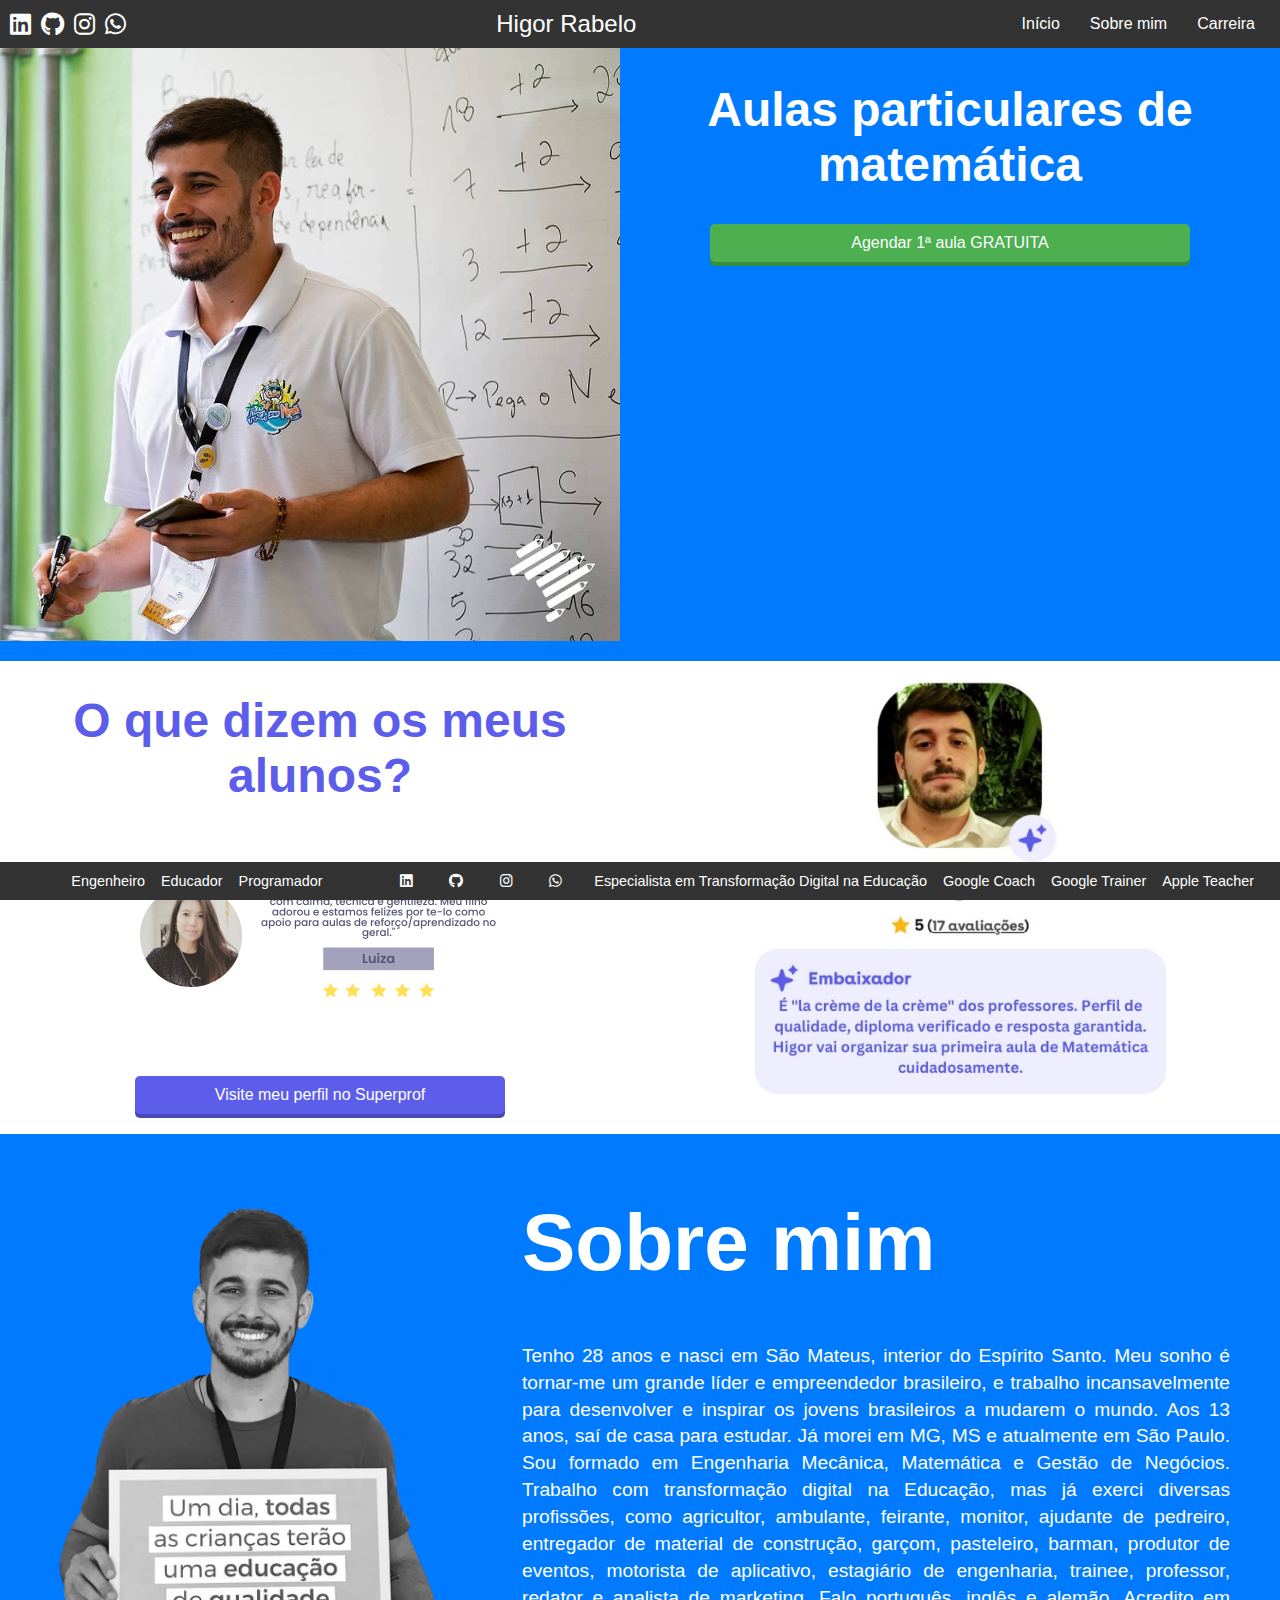
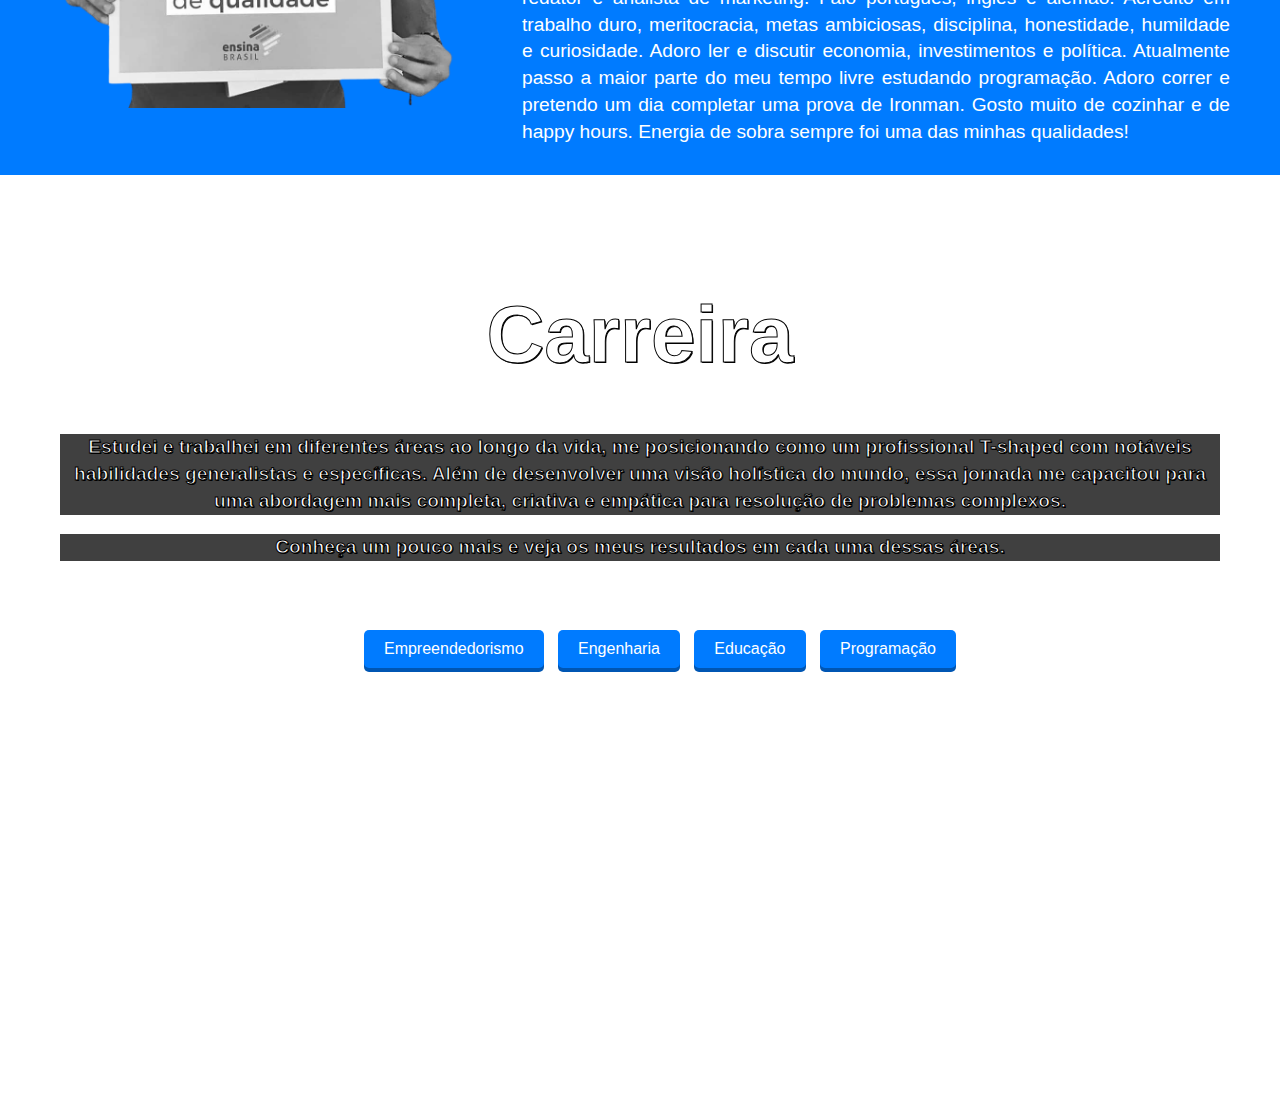
==== commit 11567cd2: "Alteração de foto principal, inclusão do vídeo e perfil do Superprof." ====
--- a/index.html
+++ b/index.html
@@ -37,21 +37,38 @@
   </header>
 
   <section id="Aulas particulares" class="cta">
-    <h1>Aulas particulares de matemática</h1>
-    <a onclick="window.location.href='https://wa.me/5527995902401?text=Quero%20contratar%20aula%20particular%20de%20matem%C3%A1tica%20com%20o%20prof.%20Higor%20Rabelo!'" class="botao-cta">Agendar 1ª aula GRATUITA</a>
+    <div class="foto-container">
+      <img src="/imagens/higor-square.jpg" alt="Foto do Prof. Higor Rabelo em sala de aula ensinando matemática.">
+    </div>
+    <div class="cta-container">
+      <div class="cta-text">
+          <h1>Aulas particulares de matemática</h1>
+          <a onclick="window.location.href='https://wa.me/5527995902401?text=Quero%20contratar%20aula%20particular%20de%20matem%C3%A1tica%20com%20o%20prof.%20Higor%20Rabelo!'" class="botao-cta">Agendar 1ª aula GRATUITA</a>
+      </div>
+      <div class="cta-video">      
+        <iframe width="560" height="315" src="https://www.youtube.com/embed/lPYgB0ZuJEQ?si=KAlIcKGdrQDeGfOo" title="YouTube video player" frameborder="0" allow="accelerometer; autoplay; clipboard-write; encrypted-media; gyroscope; picture-in-picture; web-share" allowfullscreen></iframe>
+      </div>
+    </div>
   </section>
 
-  <section class="carousel">
-    <div class="carousel-text">
-      <h1>O que dizem os meus alunos?</h1>
+  <section class="referencias">
+    <div class="carousel">
+      <div class="carousel-text">
+        <h1>O que dizem os meus alunos?</h1>
+      </div>
+      <div class="carousel-slide">
+        <img src="/imagens/referencias/luiza.png" alt="Avaliação da Luiza: Professor Higor foi a melhor escolha que fizemos, união de jogos, explicações feitas com calma, técnica e gentileza. Meu filho adorou e estamos felizes por te-lo como apoio para aulas de reforço/aprendizado no geral.">
+        <img src="/imagens/referencias/sergio.png" alt="Avaliação do Sergio: Um excelente professor, muito focado, super atencioso, extremamente didático e interativo, muito criativo, tenta lhe ensinar de várias maneiras e se preocupa demais com o desenvolvimento e o nivel de aprendizado na aula e com o aluno, seu método de ensino me ajuda demais a querer aprender. Aula nota 1000!">
+        <img src="/imagens/referencias/daniele.png" alt="Avaliação da Daniele: Prof excelente, extremamente atencioso, inteligente e divertido! Obrigada pela atenção!">
+        <img src="/imagens/referencias/gustavo.png" alt="Avalição do Gustavo: Ótimo professor! Didática direta, clara e excepcional.">
+        <img src="/imagens/referencias/gabriela.png" alt="Avaliação da Gabriela: Didática muito boa, explica na velocidade do aluno e tem paciência.">
+      </div>
+      <a onclick="https://www.superprof.com.br/aulas-reforco-matematica-desperte-genio-existe-voce.html" class="botao-super">Visite meu perfil no Superprof</a>
     </div>
-    <div class="carousel-slide">
-      <img src="/imagens/referencias/luiza.png" alt="Avaliação da Luiza: Professor Higor foi a melhor escolha que fizemos, união de jogos, explicações feitas com calma, técnica e gentileza. Meu filho adorou e estamos felizes por te-lo como apoio para aulas de reforço/aprendizado no geral.">
-      <img src="/imagens/referencias/sergio.png" alt="Avaliação do Sergio: Um excelente professor, muito focado, super atencioso, extremamente didático e interativo, muito criativo, tenta lhe ensinar de várias maneiras e se preocupa demais com o desenvolvimento e o nivel de aprendizado na aula e com o aluno, seu método de ensino me ajuda demais a querer aprender. Aula nota 1000!">
-      <img src="/imagens/referencias/daniele.png" alt="Avaliação da Daniele: Prof excelente, extremamente atencioso, inteligente e divertido! Obrigada pela atenção!">
-      <img src="/imagens/referencias/gustavo.png" alt="Avalição do Gustavo: Ótimo professor! Didática direta, clara e excepcional.">
-      <img src="/imagens/referencias/gabriela.png" alt="Avaliação da Gabriela: Didática muito boa, explica na velocidade do aluno e tem paciência.">
+    <div class="superProf">
+      <img src="/imagens/SuperProf.jpeg" alt="Perfil do professor Higor Rabelo no Superprof.">
     </div>
+  </section>
   
     <script>
       document.addEventListener("DOMContentLoaded", function () {
--- a/styles.css
+++ b/styles.css
@@ -3,7 +3,6 @@
 margin: 0;
 font-family: Arial, sans-serif;
 overflow-x: hidden;
-padding-top: 60 px;
 }
 
 /* CABEÇALHO E RODAPÉ GERAL */
@@ -101,92 +100,149 @@
 /* ------------------------------------- */
 
 /* PÁGINA INICIAL */
+
+.foto-container {
+  width: 50%;
+  float: left;
+  box-sizing: border-box;
+  background-color: #007bff;
+  justify-content: center; /* Centraliza os itens no eixo principal (horizontal) */
+  align-items: center; /* Centraliza os itens no eixo transversal (vertical) */
+  flex: 1;
+  display: flex;
+}
+
+.foto-container img {
+  width: 100%;
+  max-width: 100%;
+  height: auto;
+  margin: 0;
+
+}
+
+.cta-container {
+  width: 50%;
+  float: right;
+  box-sizing: border-box;
+  display: flex;
+  flex-direction: column;
+  align-items: center;
+  justify-content: center;
+  text-align: center;
+  margin-top: 30px;
+  padding: 20px; /* Adicionado preenchimento para uma aparência mais limpa */
+  background-color: #007bff;
+  flex: 1;
+}
+
+.cta-text {
+  margin-bottom: 20px;
+  color: #ffffff;
+  background-color: #007bff;
+}
+
+.cta-video {
+  margin-top: 20px;
+  margin-bottom: 20px;
+  background-color: #007bff;
+}
+
 .cta {
-    text-align: center;
-    padding: 20px;
-    color: #ffffff;
-    z-index: 2;
-    background: url('/imagens/higor.jpg') no-repeat center center fixed;
-    background-size: cover;
-    height: 100vh;
-    margin: 0; /* Remove margens adicionais */
-    width: 100%; /* Garante que ocupa toda a largura */
-    }
-    
-    /* Media queries para responsividade */
-    @media (max-width: 768px) {
-    .cta h1 {
-    font-size: 3em; /* Tamanho menor para telas pequenas */
-    }
-    .cta button {
-    font-size: 1em; /* Tamanho menor para botão */
-    }
-    /* Outros estilos para dispositivos menores */
-    }
-    
-    @media (max-width: 480px) {
-    /* Estilos específicos para dispositivos muito pequenos, como celulares */
-    }
-    
-    .cta h1 {
-    font-size: 5.0em;
-    font-weight: bold;
-    text-shadow: 5px 5px 5px black;
-    }
-    
-    .cta button {
-    padding: 10px 20px;
-    font-size: 1.2em;
-    background-color: #4CAF50;
-    color: white;
-    border: 2 px solid #0000;
-    cursor: pointer;
-    font-weight: bold;
-    }
-
-    .botao-cta {
-      display: inline-block;
-      padding: 10px 20px;
-      width: 440px;
-      margin-top: 250px;
-      margin-left: 100px;
-      background-color: #007bff; /* Cor de fundo */
-      color: white; /* Cor do texto */
-      text-decoration: none; /* Remove o sublinhado */
-      border-radius: 5px; /* Bordas arredondadas */
-      box-shadow: 0 4px #0056b3; /* Sombra para efeito 3D */
-      transition: all 0.3s ease; /* Transição suave para o hover */
-  }
-    
-    .botao-cta:hover {
-      background-color: #0056b3; /* Cor de fundo ao passar o mouse */
-      box-shadow: 0 2px #003366; /* Sombra ao passar o mouse */
-      transform: translateY(2px); /* Efeito de pressionamento */
-  }
-    
-    .carousel {
-    text-align: center;
-    overflow: hidden;
-    }
-    
-    .carousel img {
-    max-width: 100%;
-    max-height: 300px;
-    margin-right: 10px;
-    }
-    
-    .carousel-slide {
-    display: flex;
-    justify-content: center;
-    align-items: center;
-    }
-
-    .carousel-text {
-        color: #007bff; /* Cor do texto */
-        text-align: center;
-        font-weight: bold;
-        font-size: 2.5em;
-    }
+  background-color: #007bff;
+  padding: 0;
+  display: flex;
+  align-items: stretch;
+}
+    
+.cta h1 {
+font-size: 3.0em;
+font-weight: bold;
+color: #ffffff;
+background-color: #007bff;
+}
+
+.botao-cta {
+  display: inline-block;
+  padding: 10px 20px;
+  width: 440px;
+  background-color: #4caf50; /* Cor de fundo */
+  color: white; /* Cor do texto */
+  text-decoration: none; /* Remove o sublinhado */
+  border-radius: 5px; /* Bordas arredondadas */
+  box-shadow: 0 4px #388e3c; /* Sombra para efeito 3D */
+  transition: all 0.3s ease; /* Transição suave para o hover */
+}
+
+.botao-cta:hover {
+  background-color: #003a03; /* Cor de fundo ao passar o mouse */
+  box-shadow: 0 2px #002102; /* Sombra ao passar o mouse */
+  transform: translateY(2px); /* Efeito de pressionamento */
+}
+
+/* REFERÊNCIAS */
+
+.carousel, .superProf {
+width: 50%;
+box-sizing: border-box;
+justify-content: center; /* Centraliza os itens no eixo principal (horizontal) */
+align-items: center; /* Centraliza os itens no eixo transversal (vertical) */
+flex: 1;
+display: flex;
+flex-direction: column;
+text-align: center;
+}
+
+.carousel {
+  float: left;
+}
+
+.superProf {
+  float: right;
+}
+
+.carousel img {
+max-width: 150%;
+margin-bottom: 30px;
+}
+
+.carousel-slide {
+display: flex;
+justify-content: center;
+align-items: center;
+}
+
+.carousel-text h1 {
+color: #5D5DEC; /* Cor do texto */
+text-align: center;
+font-weight: bold;
+font-size: 3.0em;
+}
+
+.superProf img {
+  margin-top: 20px;
+  max-width: 65%;
+  margin-bottom: 20px;
+}
+
+.botao-super {
+  display: inline-block;
+  padding: 10px 20px;
+  width: 330px;
+  background-color: #5D5DEC; /* Cor de fundo */
+  color: white; /* Cor do texto */
+  text-decoration: none; /* Remove o sublinhado */
+  border-radius: 5px; /* Bordas arredondadas */
+  box-shadow: 0 4px #4747b5; /* Sombra para efeito 3D */
+  transition: all 0.3s ease; /* Transição suave para o hover */
+  margin-top: 10px;
+  margin-bottom: 20px;
+}
+
+.botao-super:hover {
+  background-color: #383891; /* Cor de fundo ao passar o mouse */
+  box-shadow: 0 2px #282869; /* Sombra ao passar o mouse */
+  transform: translateY(2px); /* Efeito de pressionamento */
+}
 /* --------------------------------------- */
 
 
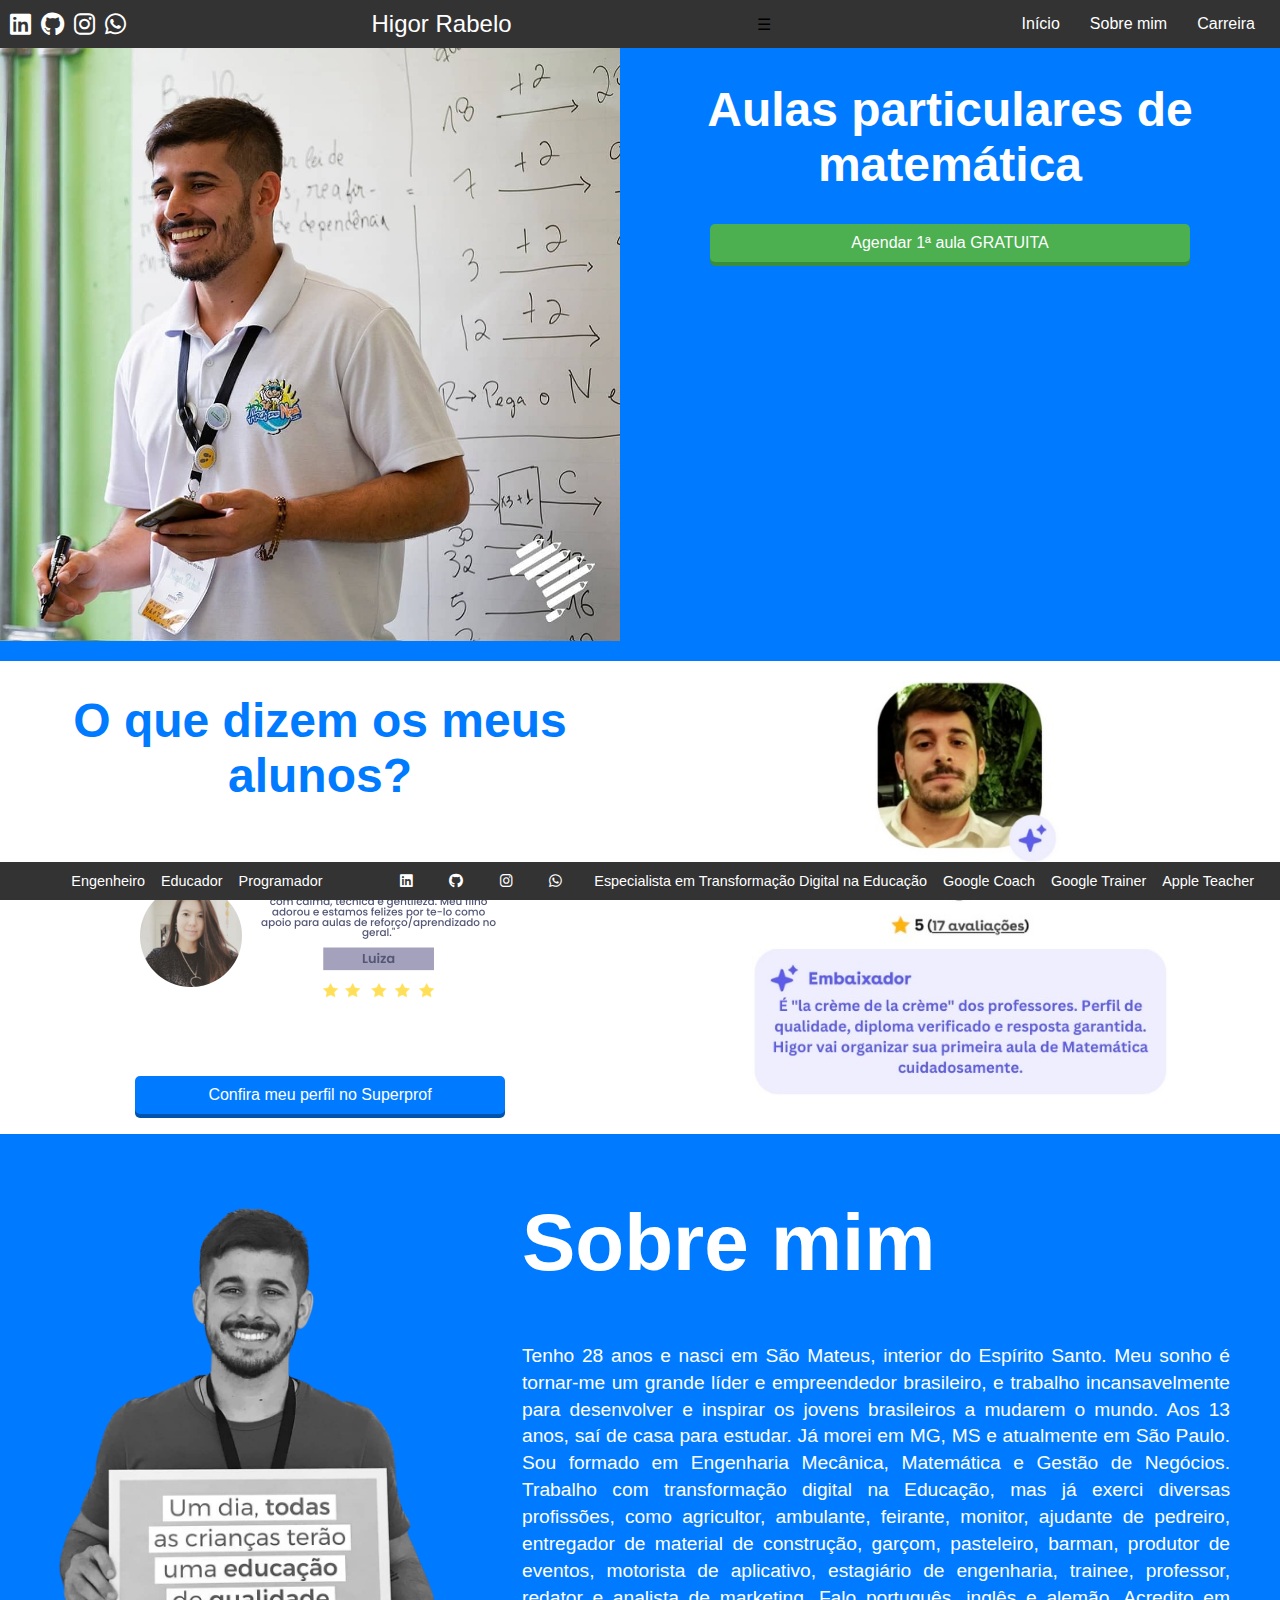
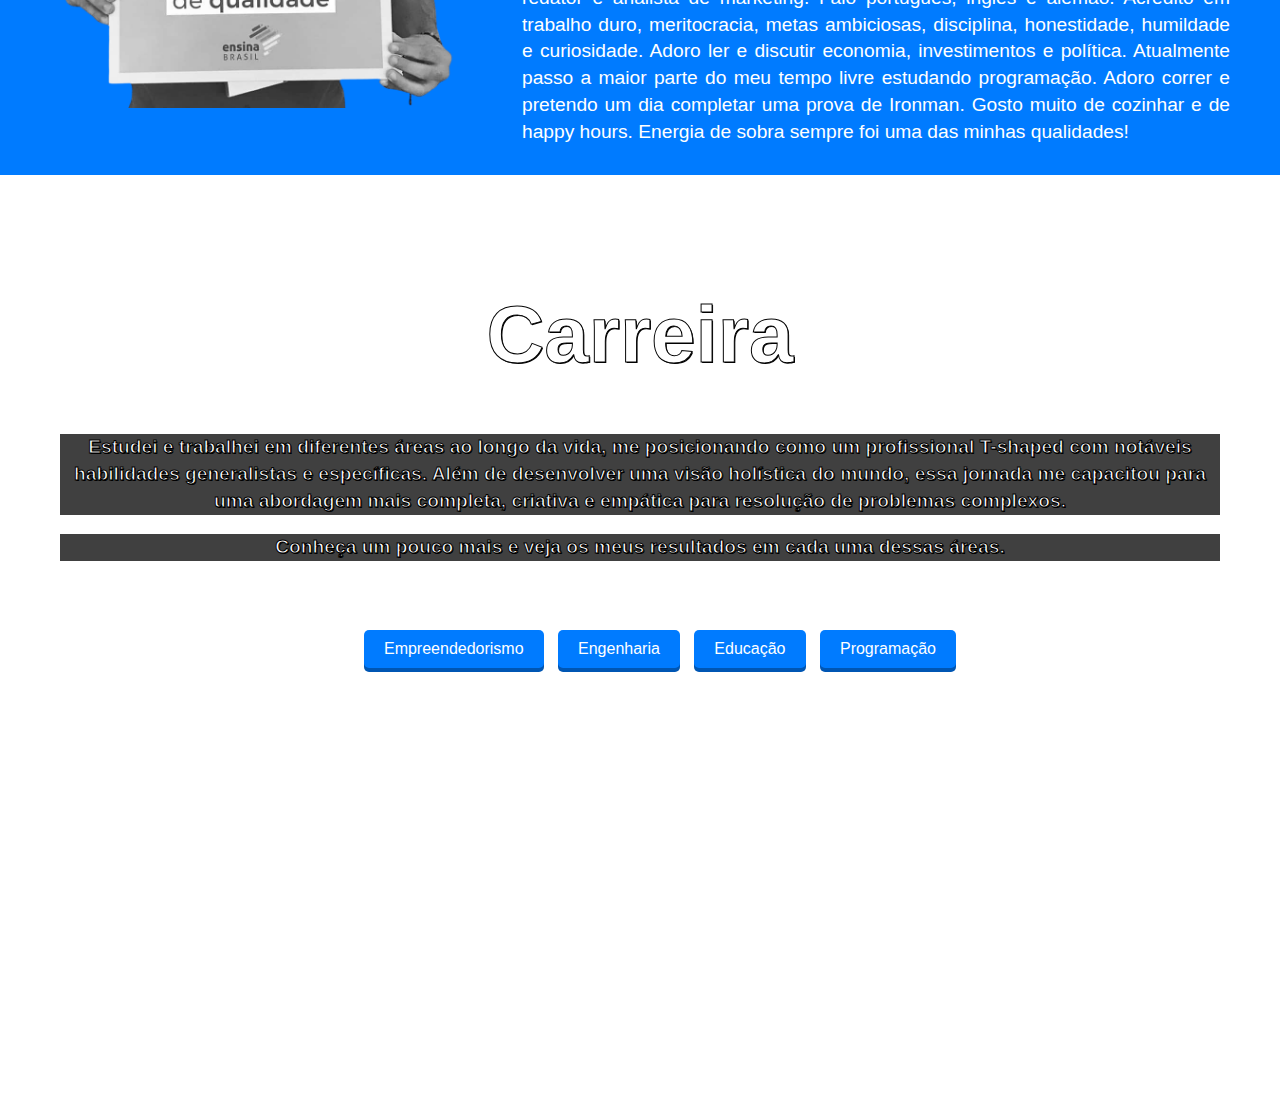
==== commit 8c4a6233: "menu hamburguer para celular adicionado." ====
--- a/index.html
+++ b/index.html
@@ -27,6 +27,7 @@
     <div class="nome">
       Higor Rabelo
     </div>
+    <div class="hamburger-menu">☰</div>
     <nav>
     <!--<a href="#portfolio">Portfólio</a>-->
     <a href="#Aulas particulares">Início</a>
@@ -63,7 +64,7 @@
         <img src="/imagens/referencias/gustavo.png" alt="Avalição do Gustavo: Ótimo professor! Didática direta, clara e excepcional.">
         <img src="/imagens/referencias/gabriela.png" alt="Avaliação da Gabriela: Didática muito boa, explica na velocidade do aluno e tem paciência.">
       </div>
-      <a onclick="https://www.superprof.com.br/aulas-reforco-matematica-desperte-genio-existe-voce.html" class="botao-super">Visite meu perfil no Superprof</a>
+      <a onclick="https://www.superprof.com.br/aulas-reforco-matematica-desperte-genio-existe-voce.html" class="botao-super">Confira meu perfil no Superprof</a>
     </div>
     <div class="superProf">
       <img src="/imagens/SuperProf.jpeg" alt="Perfil do professor Higor Rabelo no Superprof.">
@@ -146,6 +147,17 @@
   </div>
 </footer>
 
+<script>
+  document.addEventListener('DOMContentLoaded', function() {
+      const hamburger = document.querySelector('.hamburger-menu');
+      const nav = document.querySelector('nav');
+
+      hamburger.addEventListener('click', function() {
+          nav.classList.toggle('active');
+      });
+  });
+</script>
+
 </body>
 </html>
 
--- a/styles.css
+++ b/styles.css
@@ -212,7 +212,7 @@
 }
 
 .carousel-text h1 {
-color: #5D5DEC; /* Cor do texto */
+color: #007bff; /* Cor do texto */
 text-align: center;
 font-weight: bold;
 font-size: 3.0em;
@@ -228,19 +228,19 @@
   display: inline-block;
   padding: 10px 20px;
   width: 330px;
-  background-color: #5D5DEC; /* Cor de fundo */
+  background-color: #007bff; /* Cor de fundo */
   color: white; /* Cor do texto */
   text-decoration: none; /* Remove o sublinhado */
   border-radius: 5px; /* Bordas arredondadas */
-  box-shadow: 0 4px #4747b5; /* Sombra para efeito 3D */
+  box-shadow: 0 4px #0053ac; /* Sombra para efeito 3D */
   transition: all 0.3s ease; /* Transição suave para o hover */
   margin-top: 10px;
   margin-bottom: 20px;
 }
 
 .botao-super:hover {
-  background-color: #383891; /* Cor de fundo ao passar o mouse */
-  box-shadow: 0 2px #282869; /* Sombra ao passar o mouse */
+  background-color: #0053ac; /* Cor de fundo ao passar o mouse */
+  box-shadow: 0 2px #003a79; /* Sombra ao passar o mouse */
   transform: translateY(2px); /* Efeito de pressionamento */
 }
 /* --------------------------------------- */
@@ -350,6 +350,37 @@
 
 /* ------------------------------------------------- */
 
+/* Estilos para dispositivos móveis */
+@media (max-width: 768px) {
+  /* Cabeçalho */
+  .logo, .nome {
+      display: none; /* Oculta os elementos no cabeçalho */
+  }
+
+  .hamburger-menu {
+      display: block; /* Mostra o botão hambúrguer */
+      cursor: pointer;
+  }
+
+  nav {
+      display: none; /* Oculta a navegação por padrão */
+      flex-direction: column; /* Organiza os links da navegação verticalmente */
+  }
+
+  nav.active {
+      display: flex; /* Mostra a navegação quando o botão hambúrguer é ativado */
+  }
+
+  /* Rodapé */
+  .footer-left, .footer-right {
+      display: none; /* Oculta elementos no rodapé */
+  }
+
+  .footer-icons {
+      justify-content: center; /* Centraliza os ícones no rodapé */
+      width: 100%; /* Ocupa a largura total do rodapé */
+  }
+}
 
 
 
